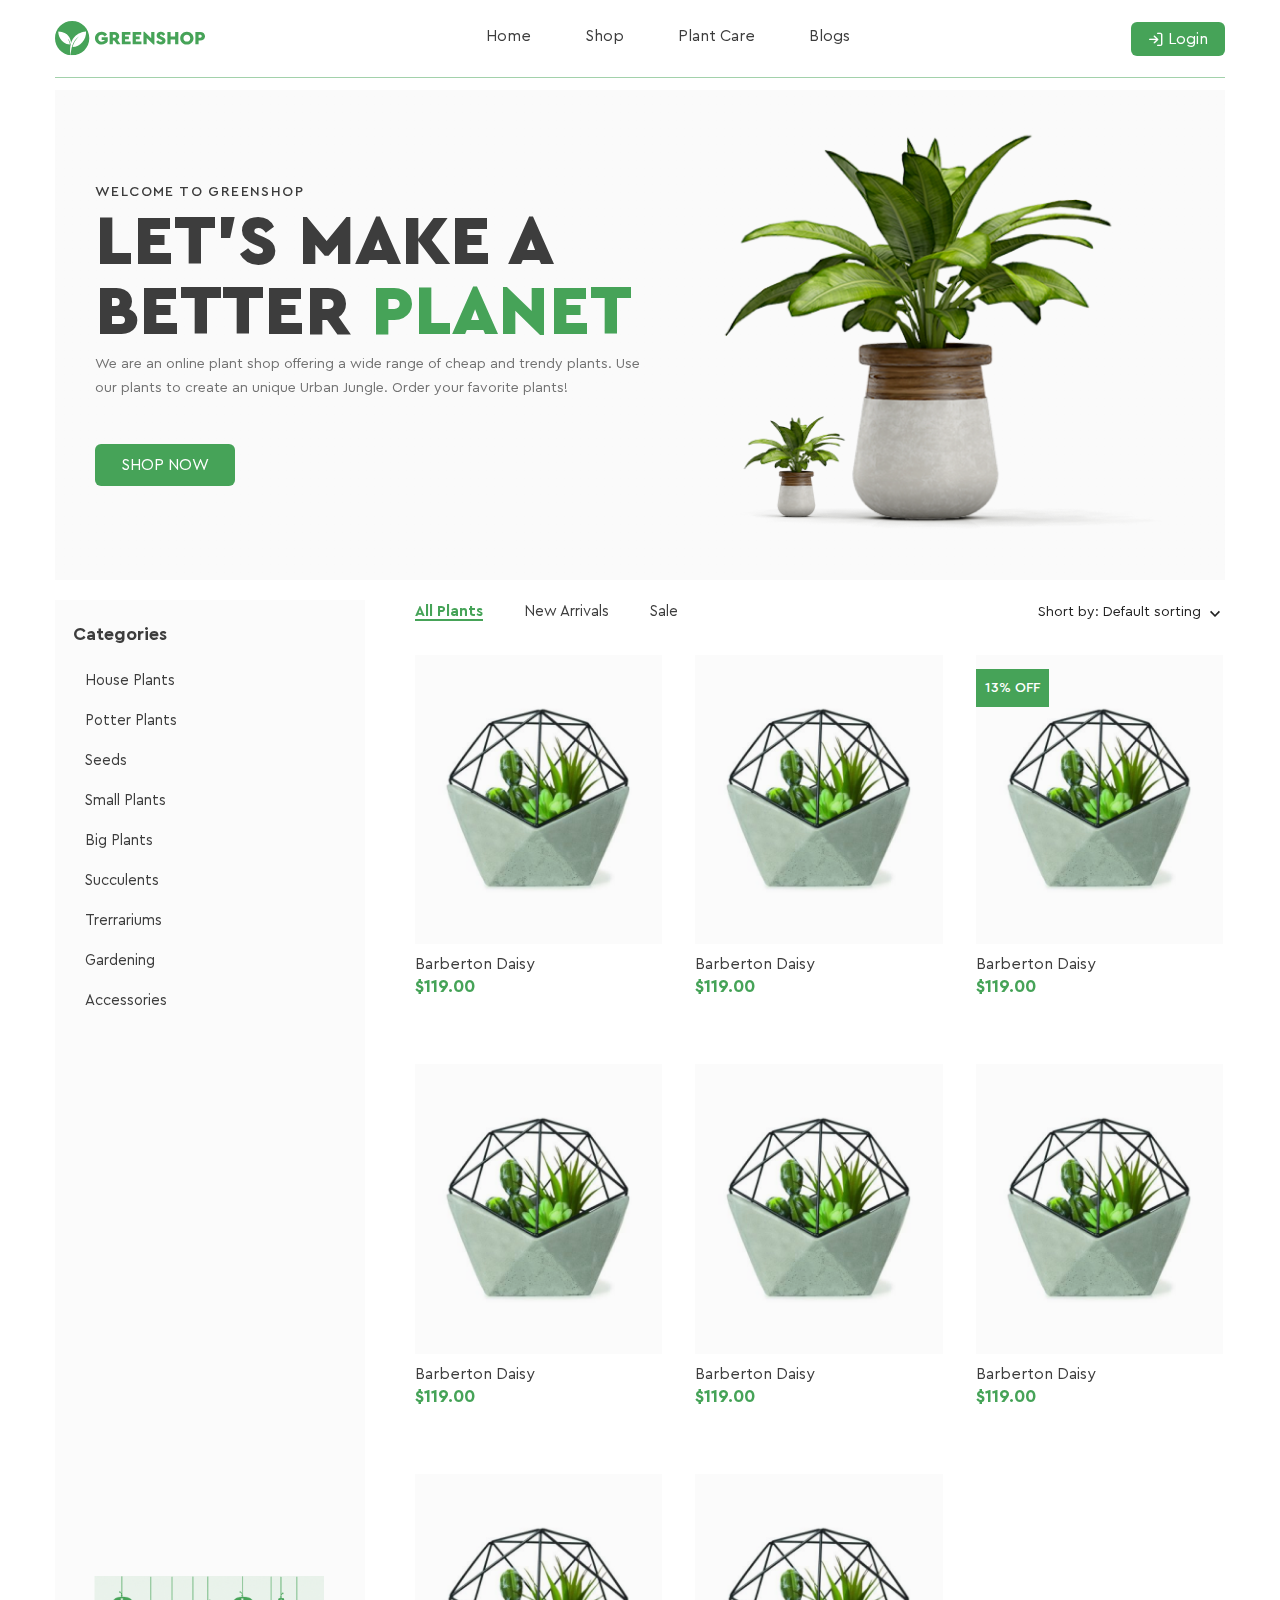
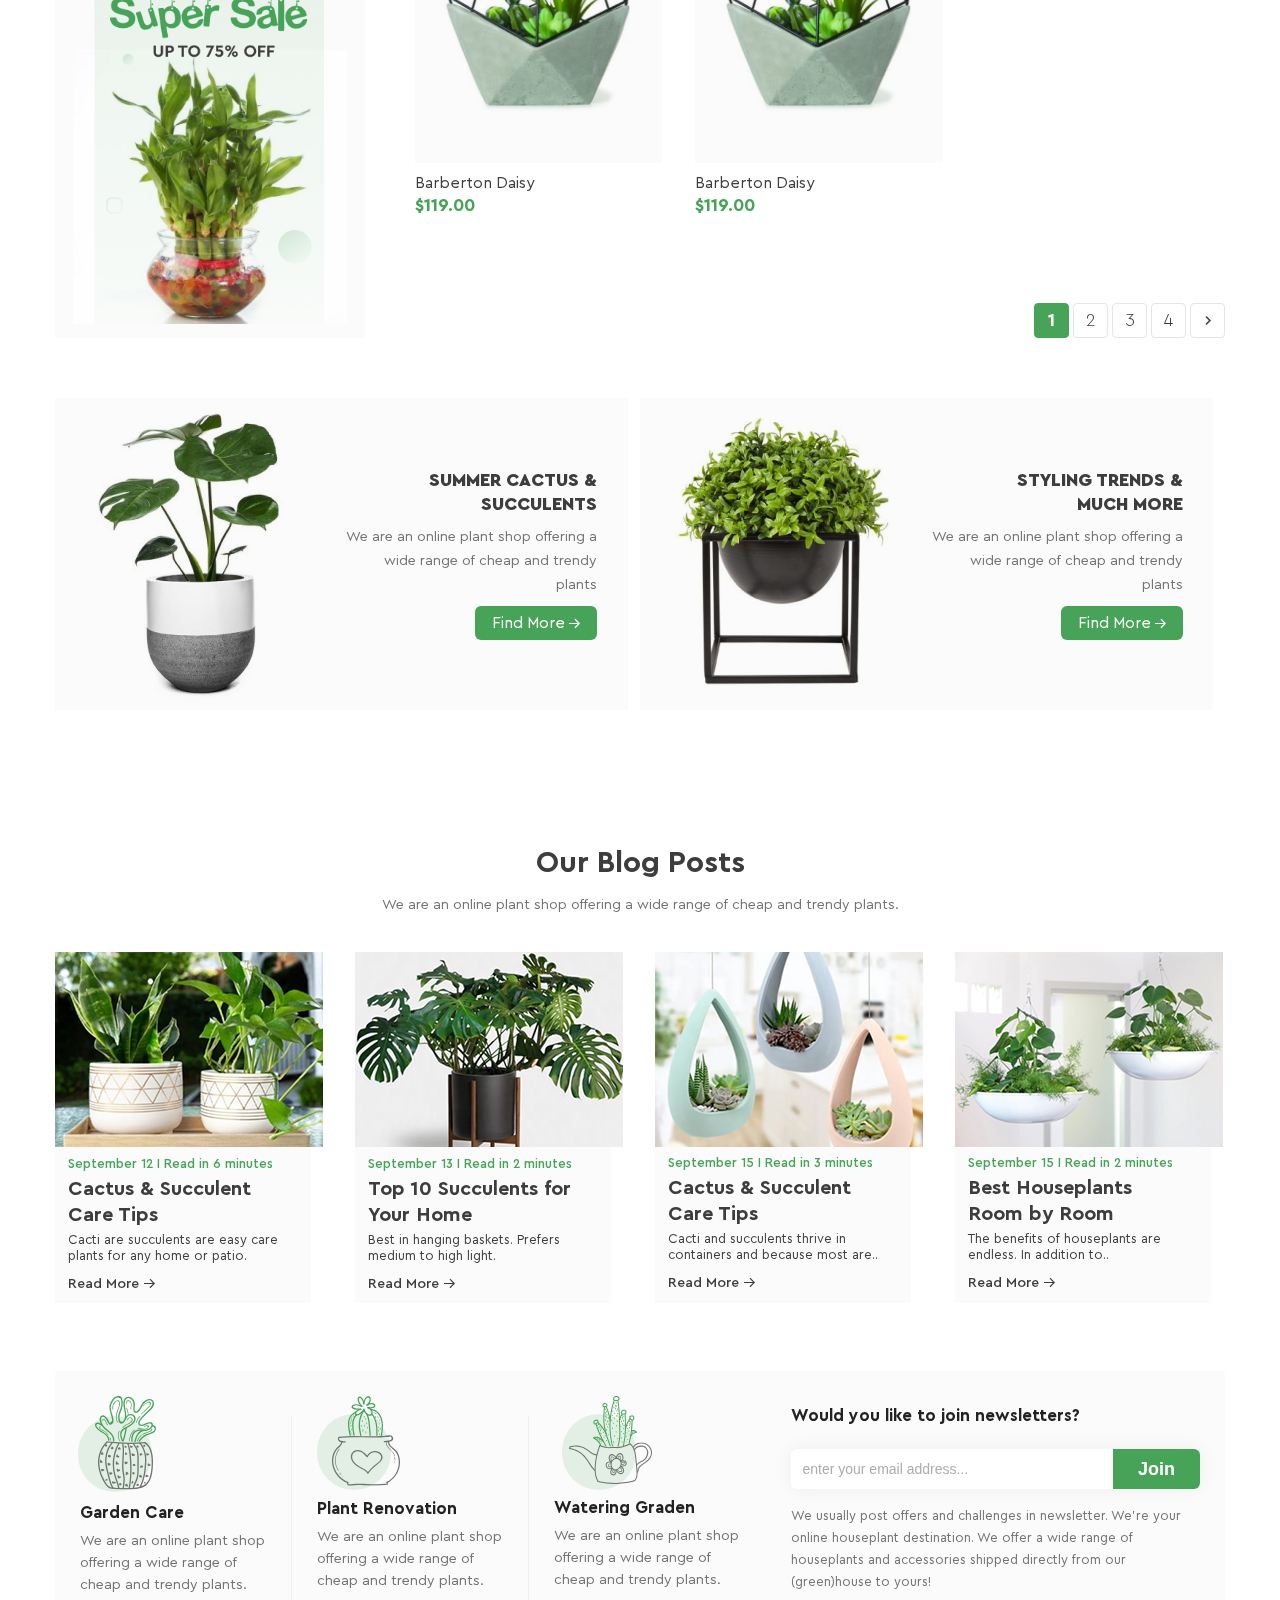
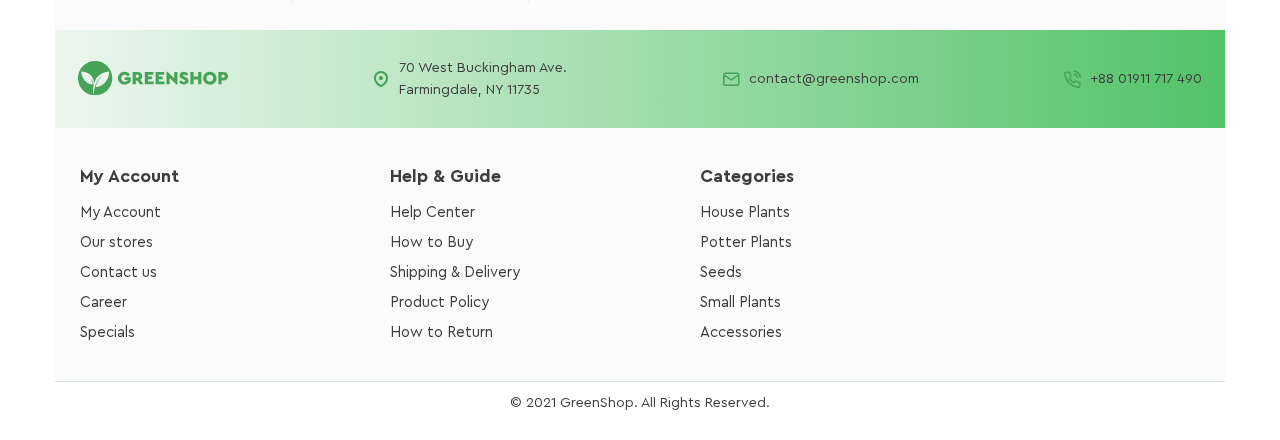
==== index.html @ f455e611 "commit" ====
<!DOCTYPE html>
<html lang="en">
<head>
    <meta charset="UTF-8">
    <meta name="viewport" content="width=device-width, initial-scale=1.0">
    <title>hm Черниш Марго</title>
    <link rel="stylesheet" href="styles/reset.css">
    <link rel="stylesheet" href="styles/style.css">
</head>
<body>
    <div class="container"> 
        <header class="header">
            <div class="header__container">
                <a href="index.html" class="logo">
                    <img src="images/logo.svg" alt="">
                </a>
                <nav class="navigation">
                    <ul>
                        <li>
                            <a href="#">
                                Home
                            </a>
                        </li>
                        <li>
                            <a href="#">
                                Shop
                            </a>
                        </li>
                        <li>
                            <a href="#">
                                Plant Care
                            </a>
                            <ul class="sub_menu">
                                <li>
                                    <a href="#"> Drainage </a>
                                </li>
                                <li>
                                    <a href="#"> Fungicides </a>
                                </li>
                                <li>
                                    <a href="#"> Fertilizer </a>
                                </li>
                                <li>
                                    <a href="#"> Priming <img src="images/arrow-right-2.svg" alt=""></a>
                                    <ul class="sub_menu sub_menu_second">
                                        <li>
                                            <a href="#"> Universal </a>
                                        </li>
                                        <li>
                                            <a href="#"> For Ficus </a>
                                        </li>
                                        <li>
                                            <a href="#"> For Cacti </a>
                                        </li>
                                        <li>
                                            <a href="#"> For Citrus </a>
                                        </li>
                                        <li>
                                            <a href="#"> For those in bloom </a>
                                        </li>
                                        <li>
                                            <a href="#"> For Orchids </a>
                                        </li>
                                    </ul>
                                </li>
                            </ul>
                        </li>
                        <li>
                            <a href="#">
                                Blogs
                            </a>
                        </li>
                    </ul>
                </nav>
                <a href="registration.html" class="button">
                    <i class="icon-login"></i>
                    Login
                </a>
            </div>
        </header>
        <main>
           <section class="banner">
            <div class="banner__container"> 
                <div class="banner__text">
                    <p class="banner__welcome">
                        Welcome to GreenShop
                    </p>
                    <h1 class="banner__tittle">
                        Let’s Make a <br> Better <span>Planet</span>
                    </h1>
                    <p class="banner__description">
                        We are an online plant shop offering a wide range of cheap and trendy plants. Use <br> our plants to create an unique Urban Jungle. Order your favorite plants!
                    </p>
                    <a href="#" class="button button__shop"> 
                        SHOP NOW
                    </a>
                </div>
                <div class="banner__image">
                    <img src="images/cactus_25.png" alt="">
                </div>
            </div>
           </section>
           <div class="catalog">
            <div class="catalog__container">
                <aside class="sidebar">
                    <h2>Categories</h2>
                    <nav>
                        <ul>
                            <li>
                                <a href="#">House Plants</a>
                            </li>
                            <li>
                                <a href="#">Potter Plants</a>
                            </li>
                            <li>
                                <a href="#">Seeds</a>
                            </li>
                            <li>
                                <a href="#">Small Plants</a>
                            </li>
                            <li>
                                <a href="#">Big Plants</a>
                            </li>
                            <li>
                                <a href="#">Succulents</a>
                            </li>
                            <li>
                                <a href="#">Trerrariums</a>
                            </li>
                            <li>
                                <a href="#">Gardening</a>
                            </li>
                            <li>
                                <a href="#">Accessories</a>
                            </li>
                        </ul>
                    </nav>
                    <img src="images/sale_banner.png" class="sale_banner" alt="">
                </aside>
                <div class="content">
                    <div class="filter">
                        <ul>
                            <li class="active">
                                <a href="#">
                                    All Plants
                                </a>
                            </li>
                            <li>
                                <a href="#">
                                    New Arrivals
                                </a>
                            </li>
                            <li>
                                <a href="#">
                                    Sale
                                </a>
                            </li>
                        </ul>
                        <div class="sorting">
                            Short by: Default sorting
                            <i class="icon-arrow-bottom"></i>
                        </div>
                    </div>
                    <div class="products">
                        <a href="#" class="product">
                            <div class="product_image">
                                <img src="images/product.png" alt="">
                                <div class="product_buttons">
                                    <div class="product_button">
                                        <i class="icon-cart"></i>
                                    </div>
                                    <div class="product_button">
                                        <i class="icon-heart"></i>
                                    </div>
                                    <div class="product_button">
                                        <i class="icon-search"></i>
                                    </div>
                                </div>
                            </div>
                            <div class="product_tittle"> 
                                Barberton Daisy
                            </div>
                            <div class="product_price"> 
                                $119.00
                            </div>
                        </a>
                        <a href="#" class="product">
                            <div class="product_image">
                                <img src="images/product.png" alt="">
                                <div class="product_buttons">
                                    <div class="product_button">
                                        <i class="icon-cart"></i>
                                    </div>
                                    <div class="product_button">
                                        <i class="icon-heart"></i>
                                    </div>
                                    <div class="product_button">
                                        <i class="icon-search"></i>
                                    </div>
                                </div>
                            </div>
                            <div class="product_tittle"> 
                                Barberton Daisy
                            </div>
                            <div class="product_price"> 
                                $119.00
                            </div>
                        </a>
    
                        <a href="#" class="product">
                            <div class="product_image">
                                <img src="images/product.png" alt="">
                                <div class="product_buttons">
                                    <div class="product_button">
                                        <i class="icon-cart"></i>
                                    </div>
                                    <div class="product_button">
                                        <i class="icon-heart"></i>
                                    </div>
                                    <div class="product_button">
                                        <i class="icon-search"></i>
                                    </div>
                                </div>
                            </div>
                            <div class="product_tittle"> 
                                Barberton Daisy
                            </div>
                            <div class="product_price"> 
                                $119.00
                            </div>
                            <div class="product_sale"> 
                                13% OFF
                            </div>
                        </a>
                        <a href="#" class="product">
                            <div class="product_image">
                                <img src="images/product.png" alt="">
                                <div class="product_buttons">
                                    <div class="product_button">
                                        <i class="icon-cart"></i>
                                    </div>
                                    <div class="product_button">
                                        <i class="icon-heart"></i>
                                    </div>
                                    <div class="product_button">
                                        <i class="icon-search"></i>
                                    </div>
                                </div>
                            </div>
                            <div class="product_tittle"> 
                                Barberton Daisy
                            </div>
                            <div class="product_price"> 
                                $119.00
                            </div>
                        </a>
                        <a href="#" class="product">
                            <div class="product_image">
                                <img src="images/product.png" alt="">
                                <div class="product_buttons">
                                    <div class="product_button">
                                        <i class="icon-cart"></i>
                                    </div>
                                    <div class="product_button">
                                        <i class="icon-heart"></i>
                                    </div>
                                    <div class="product_button">
                                        <i class="icon-search"></i>
                                    </div>
                                </div>
                            </div>
                            <div class="product_tittle"> 
                                Barberton Daisy
                            </div>
                            <div class="product_price"> 
                                $119.00
                            </div>
                        </a>
                        <a href="#" class="product">
                            <div class="product_image">
                                <img src="images/product.png" alt="">
                                <div class="product_buttons">
                                    <div class="product_button">
                                        <i class="icon-cart"></i>
                                    </div>
                                    <div class="product_button">
                                        <i class="icon-heart"></i>
                                    </div>
                                    <div class="product_button">
                                        <i class="icon-search"></i>
                                    </div>
                                </div>
                            </div>
                            <div class="product_tittle"> 
                                Barberton Daisy
                            </div>
                            <div class="product_price"> 
                                $119.00
                            </div>
                        </a>
                        <a href="#" class="product">
                            <div class="product_image">
                                <img src="images/product.png" alt="">
                                <div class="product_buttons">
                                    <div class="product_button">
                                        <i class="icon-cart"></i>
                                    </div>
                                    <div class="product_button">
                                        <i class="icon-heart"></i>
                                    </div>
                                    <div class="product_button">
                                        <i class="icon-search"></i>
                                    </div>
                                </div>
                            </div>
                            <div class="product_tittle"> 
                                Barberton Daisy
                            </div>
                            <div class="product_price"> 
                                $119.00
                            </div>
                        </a>
                        <a href="#" class="product">
                            <div class="product_image">
                                <img src="images/product.png" alt="">
                                <div class="product_buttons">
                                    <div class="product_button">
                                        <i class="icon-cart"></i>
                                    </div>
                                    <div class="product_button">
                                        <i class="icon-heart"></i>
                                    </div>
                                    <div class="product_button">
                                        <i class="icon-search"></i>
                                    </div>
                                </div>
                            </div>
                            <div class="product_tittle"> 
                                Barberton Daisy
                            </div>
                            <div class="product_price"> 
                                $119.00
                            </div>
                        </a>
                    </div>
                    <div class="pagination"> 
                        <ul>
                            <li class="active">
                                <a href="#">
                                    1
                                </a>
                            </li>
                            <li>
                                <a href="#">
                                    2
                                </a>
                            </li>
                            <li>
                                <a href="#">
                                    3
                                </a>
                            </li>
                            <li>
                                <a href="#">
                                    4
                                </a>
                            </li>
                            <li>
                                <a href="#">
                                    <i class="icon-arrow-right"></i>
                                </a>
                            </li>
                        </ul>
                    </div>
                </div>
            </div>
           </div>
    
            <section>
                <div class="flovers">
                    <div class="flover-card"> 
                        <img src="images/flover1.png" alt="">
                       <div class="flover-text">
                        <h3>
                            Summer cactus & succulents
                        </h3>
                        <p>
                            We are an online plant shop offering a wide range of cheap and trendy plants
                        </p>
                        <a href="#" class="button">
                            <span>Find More <i class="icon-arrow-thin-right"></i></span>
                        </a>
                       </div>
                    </div>
                    <div class="flover-card"> 
                        <img src="images/flover2.png" alt="">
                        <div class="flover-text">
                        <h3>
                            Styling Trends & much more
                        </h3>
                        <p>
                            We are an online plant shop offering a wide range of cheap and trendy plants
                        </p>
                        <a href="#" class="button">
                            <span>Find More <i class="icon-arrow-thin-right"></i></span>
                        </a>
                        </div>
                    </div>
                </div>
            </section>
    
            <section>
                <h2 class="blog-tittle">
                    Our Blog Posts
                </h2>
                <p class="blog-text">
                    We are an online plant shop offering a wide range of cheap and trendy plants. 
                </p>
                <div class="posts">
                    <div class="post">
                        <img src="images/post1.png" alt="">
                        <div class="post-text">
                            <p class="post-date">
                                September 12  I Read in 6 minutes
                            </p>
                            <h3>
                                Cactus & Succulent <br> Care Tips
                            </h3>
                            <p>
                                Cacti are succulents are easy care <br> plants for any home or patio. 
                            </p>
                            <a href="#"> 
                                Read More <i class="icon-arrow-thin-right"></i>
                            </a>
                        </div>
                    </div>
    
                    <div class="post">
                        <img src="images/post2.png" alt="">
                        <div class="post-text">
                            <p class="post-date">
                                September 13  I Read in 2 minutes
                            </p>
                            <h3>
                                Top 10 Succulents for <br> Your Home
                            </h3>
                            <p>
                                Best in hanging baskets. Prefers <br> medium to high light.
                            </p>
                            <a href="#"> 
                                Read More <i class="icon-arrow-thin-right"></i>
                            </a>
                        </div>
                    </div>
    
                    <div class="post">
                        <img src="images/post3.png" alt="">
                        <div class="post-text">
                            <p class="post-date">
                                September 15  I Read in 3 minutes
                            </p>
                            <h3>
                                Cactus & Succulent <br> Care Tips
                            </h3>
                            <p>
                                Cacti and succulents thrive in <br> containers and because most are..
                            </p>
                            <a href="#"> 
                                Read More <i class="icon-arrow-thin-right"></i>
                            </a>
                        </div>
                    </div>
    
                    <div class="post">
                        <img src="images/post4.png" alt="">
                        <div class="post-text">
                            <p class="post-date">
                                September 15  I Read in 2 minutes
                            </p>
                            <h3>
                                Best Houseplants <br> Room by Room
                            </h3>
                            <p>
                                The benefits of houseplants are <br> endless. In addition to..
                            </p>
                            <a href="#"> 
                                Read More <i class="icon-arrow-thin-right"></i>
                            </a>
                        </div>
                    </div>
                </div>
            </section>
        </main>
        <footer>
            <div class="footer-container">
                <div class="footer-top">
                    <div class="footer-flover">
                        <div class="footer-flover-img">
                            <img src="images/ananas.svg" alt="">
                        </div>
                        <h3>
                            Garden Care
                        </h3>
                        <p>
                            We are an online plant shop offering a wide range of cheap and trendy plants.
                        </p>
                    </div>
                    <div class="footer-flover">
                        <div class="footer-flover-img">
                        <img src="images/ananas2.svg" alt="">
                        </div>
                        <h3>
                            Plant Renovation
                        </h3>
                        <p>
                            We are an online plant shop offering a wide range of cheap and trendy plants.
                        </p>
                    </div>
                    <div class="footer-flover">
                        <div class="footer-flover-img">
                        <img src="images/ananas3.svg" alt="">
                        </div>
                        <h3>
                            Watering Graden
                        </h3>
                        <p>
                            We are an online plant shop offering a wide range of cheap and trendy plants.
                        </p>
                    </div>
                    <div class="footer-form">
                        <h3>
                            Would you like to join newsletters?
                        </h3>
                        <form>
                            <input type="email" placeholder="enter your email address...">
                            <button type="submit">
                                Join
                            </button>
                        </form>
                        <p>
                            We usually post offers and challenges in newsletter. We’re your online houseplant destination. We offer a wide range of houseplants and accessories shipped directly from our (green)house to yours! 
                        </p>
                    </div>
                </div>
                <address class="footer-middle">
                    <a href="index.html" class="logo">
                        <img src="images/logo.svg" alt="">
                    </a>
                    <div class="footer-social">
                        <i class="icon-map"></i>
                        <p>
                            70 West Buckingham Ave. Farmingdale, NY 11735
                        </p>
                    </div>
                    <a href="mailto:contact@greenshop.com" class="footer-social">
                        <i class="icon-mail"></i>
                        <p>
                            contact@greenshop.com
                        </p>
                    </a>
                    <a href="tel:+8801911717490" class="footer-social">
                        <i class="icon-phone"></i>
                        <p>
                            +88 01911 717 490
                        </p>
                    </a>
                </address>
                <div class="footer-bottom">
                        <div class="footer-navigation">
                            <nav>
                                <h2>My Account</h2>
                                <ul>
                                    <li>
                                        <a href="#">My Account</a>
                                    </li>
                                    <li>
                                        <a href="#">Our stores</a>
                                    </li>
                                    <li>
                                        <a href="#">Contact us</a>
                                    </li>
                                    <li>
                                        <a href="#">Career</a>
                                    </li>
                                    <li>
                                        <a href="#">Specials</a>
                                    </li>
                                </ul>
                            </nav>
                        </div>
                        <div class="footer-navigation">
                            <nav>
                                <h2>Help & Guide</h2>
                                <ul>
                                    <li>
                                        <a href="#">Help Center</a>
                                    </li>
                                    <li>
                                        <a href="#">How to Buy</a>
                                    </li>
                                    <li>
                                        <a href="#">Shipping & Delivery</a>
                                    </li>
                                    <li>
                                        <a href="#">Product Policy</a>
                                    </li>
                                    <li>
                                        <a href="#">How to Return</a>
                                    </li>
                                </ul>
                            </nav>
                        </div>
                        <div class="footer-navigation">
                            <nav>
                                <h2>Categories</h2>
                                <ul>
                                    <li>
                                        <a href="#">House Plants</a>
                                    </li>
                                    <li>
                                        <a href="#">Potter Plants</a>
                                    </li>
                                    <li>
                                        <a href="#">Seeds</a>
                                    </li>
                                    <li>
                                        <a href="#">Small Plants</a>
                                    </li>
                                    <li>
                                        <a href="#">Accessories</a>
                                    </li>
                                </ul>
                            </nav>
                        </div>
                </div>
            </div>
            <p class="footer-copy">
                &copy; 2021 GreenShop. All Rights Reserved.
            </p>
        </footer>
    </div>
</body>
</html>
---- styles/style.css ----
@font-face {
    font-family: 'Cera Pro';
    src: local('../fonts/Cera Pro/Cera Pro Light'), local('CeraPro-Light'),
        url('../fonts/Cera Pro/CeraPro-Light.woff2') format('woff2'),
        url('../fonts/Cera Pro/CeraPro-Light.woff') format('woff');
    font-weight: 300;
    font-style: normal;
}

@font-face {
    font-family: 'Cera Pro';
    src: local('Cera Pro Medium'), local('CeraPro-Medium'),
        url('../fonts/Cera Pro/CeraPro-Medium.woff2') format('woff2'),
        url('../fonts/Cera Pro/CeraPro-Medium.woff') format('woff');
    font-weight: 500;
    font-style: normal;
}

@font-face {
    font-family: 'Cera Pro';
    src: local('Cera Pro Bold'), local('CeraPro-Bold'),
        url('../fonts/Cera Pro/CeraPro-Bold.woff2') format('woff2'),
        url('../fonts/Cera Pro/CeraPro-Bold.woff') format('woff');
    font-weight: 700;
    font-style: normal;
}

@font-face {
    font-family: 'Cera Pro';
    src: local('Cera Pro Black'), local('CeraPro-Black'),
        url('../fonts/Cera Pro/CeraPro-Black.woff2') format('woff2'),
        url('../fonts/Cera Pro/CeraPro-Black.woff') format('woff');
    font-weight: 900;
    font-style: normal;
}

@font-face {
    font-family: 'Cera Pro';
    src: local('Cera Pro Regular'), local('CeraPro-Regular'),
        url('../fonts/Cera Pro/CeraPro-Regular.woff2') format('woff2'),
        url('../fonts/Cera Pro/CeraPro-Regular.woff') format('woff');
    font-weight: 400;
    font-style: normal;
}

/* icons */
@font-face {
    font-family: 'icomoon';
    src:  url('../fonts/icomoon/icomoon.eot?fo1l3j');
    src:  url('../fonts/icomoon/icomoon.eot?fo1l3j#iefix') format('embedded-opentype'),
      url('../fonts/icomoon/icomoon.ttf?fo1l3j') format('truetype'),
      url('../fonts/icomoon/icomoon.woff?fo1l3j') format('woff'),
      url('../fonts/icomoon/icomoon.svg?fo1l3j#icomoon') format('svg');
    font-weight: normal;
    font-style: normal;
    font-display: block;
  }
  
  [class^="icon-"], [class*=" icon-"] {
    /* use !important to prevent issues with browser extensions that change fonts */
    font-family: 'icomoon' !important;
    speak: never;
    font-style: normal;
    font-weight: normal;
    font-variant: normal;
    text-transform: none;
    line-height: 1;
  
    /* Better Font Rendering =========== */
    -webkit-font-smoothing: antialiased;
    -moz-osx-font-smoothing: grayscale;
  }
  
  .icon-heart:before {
    content: "\e90d";
  }
  .icon-map:before {
    content: "\e900";
  }
  .icon-arrow-top:before {
    content: "\e901";
  }
  .icon-arrow-right:before {
    content: "\e902";
  }
  .icon-arrow-left:before {
    content: "\e903";
  }
  .icon-arrow-bottom:before {
    content: "\e904";
  }
  .icon-mail:before {
    content: "\e905";
  }
  .icon-phone:before {
    content: "\e906";
  }
  .icon-login:before {
    content: "\e907";
  }
  .icon-cart:before {
    content: "\e908";
  }
  .icon-arrow-thin-right:before {
    content: "\e909";
  }
  .icon-youtube:before {
    content: "\e90a";
  }
  .icon-facebook:before {
    content: "\e90b";
  }
  .icon-copyright:before {
    content: "\e90c";
  }
  .icon-search:before {
    content: "\e986";
  }
  .icon-instagram:before {
    content: "\ea92";
  }
  .icon-twitter:before {
    content: "\ea96";
  }
  .icon-linkedin:before {
    content: "\eaca";
  }  

body {
    font-family: 'Cera Pro', sans-serif;
    font-size: 14px;
    font-weight: 400;
    line-height: 24px;
    background-color: #FFFFFF; 
}

* {
    box-sizing: border-box;
}

.main_container {
    width: 100%; 
    max-width: 500px; 
    background-color: #FFFFFF; 
    margin: auto; 
    display: flex; 
    flex-direction: column; 
    padding: 0 15px; 
    border-bottom: 10px solid #46A358;
}

.navigation {
    display: flex; 
    justify-content: center;
    align-items: center;
}

.close-button {
    background-color: transparent; 
    padding: 0; 
    border: 0;
    margin-left: auto;
}

.link {
    font-size: 20px; 
    font-weight: 500; 
    line-height: 16px; 
    text-decoration: none; 
    margin: 12px;
}

.link-silver {
    color: #3D3D3D; 
}

.link-green {
    color: #46A358; 
}

#form {
    width: 100%; 
    max-width: 300px; 
    margin: 40px auto 0 auto;
}

p {
    font-size: 13px; 
    line-height: 16px; 
    color:#3D3D3D;
}

p.text-center {
    text-align: center;
}

p.text-margin {
    margin: 27px;
}

.input {
    width: 100%; 
    border: 1px solid #EAEAEA; 
    border-radius: 5px; 
    color: #A5A5A5; 
    padding: 14px; 
    margin-bottom: 16px; 
    box-sizing: border-box;
}

.register-button {
    background-color: #46A358; 
    color: #FFFFFF; 
    border: 0; 
    width: 100%; 
    padding: 16px; 
    font-size: 16px; 
    line-height: 16px; 
    font-weight: 700; 
    border-radius: 5px;
}

.app-button {
    background-color: transparent; 
    color: #727272; 
    border: 1px solid #EAEAEA; 
    width: 100%; 
    padding: 16px; 
    font-size: 13px; 
    line-height: 16px; 
    font-weight: 500; 
    border-radius: 5px; 
    margin-bottom: 15px;
}

.app-button img {
    vertical-align: middle; 
    margin-right: 9px;
}

.container {
    max-width: 1200px;
    margin: auto;
    padding: 0 15px;
}

.header__container {
    display: flex;
    width: 100%;
    justify-content: space-between;
    align-items: center;
    border-bottom: 1px solid #46A35880;
    margin-bottom: 12px;
}

.logo {
    width: 150px;
}

.navigation a {
    font-size: 16px;
    line-height: 20px;
    text-decoration: none; 
    color: inherit;
}

.navigation ul {
    margin: 0;
    padding: 0;
}

.navigation li {
    display: inline-block;
    margin: 0 25px;
    padding: 25px 0;
    position: relative;
    color: #3D3D3D;
    border-bottom: 3px solid transparent;
    transition: border-bottom 0.3s ease-in-out, font-weight 0.3s ease-in-out;
}

.navigation li.active {
    border-bottom: 3px solid #46A358;
    font-weight: 700;
}

.navigation li:hover > .sub_menu {
    display: block;
}

.navigation li:hover > a img {
    transform: rotate(180deg);
}

.navigation li:hover {
    border-bottom: 3px solid #46A358;
}

.sub_menu {
    background-color: #EDF6EE;
    position: absolute;
    left: 50%;
    top: calc(100% + 2px);
    transform: translateX(-50%);
    min-width: 188px;
    display: none;
}

.sub_menu li {
    text-align: left;
    margin: 0%;
    width: 100%;
    padding: 0%;
    position: static;
}

.sub_menu li a {
    font-size: 16px;
    line-height: 20px;
    padding: 9px 14px;
    display: flex;
    align-items: center;
    justify-content: space-between;
    transition: background-color .2s linear, color .2s linear;
}

.sub_menu li:hover {
    background-color: #1A712A;
    color:#FFFFFF;
    border-bottom: 0;
}

.sub_menu_second {
    background-color: #EDF6EE;
    top: 0%;
    min-width: 188px;
    left: 100%;
    transform: translateX(0);
    display: none;
}   

.button {
    background-color: #46A358;
    border-radius: 6px;
    padding: 7px 17px;
    text-decoration: none; 
    color: #FFFFFF;
    vertical-align: middle;
    font-size: 16px;
    line-height: 20px;
    display: inline-flex;
    align-items: center;
    gap: 4px;
    transition: background-color 0.4s ease-in-out;
}

.button:hover {
    background: rgba(70, 163, 88, .8);
}

.button.button__shop {
    padding: 11px 26px;
}

.button img {
    width: 20px;
    display: inline-block;
    vertical-align: middle;
}

.banner__container {
    background: linear-gradient(97.77deg, rgba(245, 245, 245, 0.5) -23.46%, rgba(245, 245, 245, 0.5) 107.51%);
    padding: 15px 40px;
    display: flex;
    align-items: center;
    justify-content: flex-start;
}

.banner__text {
    display: flex;
    flex-direction: column;
    align-items: flex-start;
    vertical-align: middle;
    margin-right: auto;
}

.banner__welcome {
    font-size: 14px;
    font-weight: 500;
    line-height: 16px;
    letter-spacing: 0.1em;
    color: #3D3D3D;
    text-transform: uppercase;
}

.banner__tittle {
    font-size: 70px;
    font-weight: 900;
    line-height: 70px;
    color: #3D3D3D;
    text-transform: uppercase;
    margin-top: 7px;
    margin-bottom: 5px;
}

.banner__tittle span {
    color: #46A358;
}

.banner__description {
    font-size: 14px;
    line-height: 24px;
    color: #727272;
    margin-bottom: 44px;
}

.banner__image {
    width: 507px;
    display: inline-block;
    vertical-align: middle;
}

.banner__image img {
    width: 100%;
}

.catalog {
    margin-top: 20px;
    margin-bottom: 60px;
}

.catalog__container {
    display: flex;
}

.sidebar {
    display: flex;
    flex-direction: column;
    flex-basis: 310px;
    flex-shrink: 0;
    background-color: #FBFBFB;
    padding: 14px 18px;
    font-size: 15px;
    line-height: 40px;
}

.sidebar nav {
    margin-bottom: 50px;
}

.sidebar h2 {
    color: #3D3D3D;
    font-size: 18px;
    font-weight: 700;
    margin-bottom: 7px;
}

.sidebar a {
    margin-left: 12px;
    color: #3D3D3D;
    text-decoration: none; 
    transition: color 0.3s ease-in-out;
}

.sidebar a:hover {
    /* font-weight: 700; */
    color: #46A358;
}

.sale_banner {
    width: 100%;
    margin-top: auto;
}

.filter {
    display: flex;
    align-items: center;
}

.filter li {
    display: inline-block;
}

.filter a {
    text-decoration: none; 
    font-size: 15px;
    line-height: 16px;
    color: #3D3D3D;
    margin-right: 37px;
    transition: color 0.3s ease-in-out;
}

.filter .active a {
    font-weight: 700;
    color: #46A358;
    border-bottom: 2px solid #46A358;
}

.filter a:hover {
    color: #46A358;
    font-weight: 700;
}

.sorting {
    display: inline-block;
    margin-left: auto;
}

.sorting .icon-arrow-bottom {
    font-size: 20px;
    vertical-align: middle;
}

.content {
    width: 800px;
    width: calc(100% - 310px);
    padding-left: 50px;
}

.filter ul {
    display: inline-block;
}

.products {
    margin-top: 31px;
    margin-bottom: 90px;
    display: flex;
    flex-wrap: wrap;
    justify-content: flex-start;
    align-items: flex-start;
    row-gap: 70px;
    column-gap: 33px;
    box-sizing: border-box;
}

.product_sale {
    background-color: #46A358;
    padding: 7px 9px;
    color: #FFFFFF;
    font-weight: 500;
    position: absolute;
    top: 14px;
    left: 0;
}

.product_buttons {
    display: flex;
    align-items: center;
    justify-content: center;
    gap: 10px;
    position: absolute;
    bottom: 5px;
    left: 0;
    width: 100%;
    opacity: 0;
    transition: opacity 0.2s ease-in-out;
}

.product:hover .product_buttons {
    opacity: 1;
}

.product_button {
    background-color: #FFFFFF;
    border-radius: 4px;
    padding: 8px 6px;
}

.product_button i {
    font-size: 18px;
    transition: color 0.3s ease-in-out;
}

.product_button:hover i {
    color: #46A358;
}

.product {
    width: calc(33% - 20px);
    box-sizing: border-box;
    text-decoration: none;
    position: relative;
}

.product::before {
    content: "" ;
    width: 100%;
    height: 1px;
    background-color: #46A358;
    display: block;
    position: absolute;
    top: 0;
    left: 0;
    opacity: 0;
    transition: opacity 0.2s ease-in-out;
    z-index: 1;
}

.product:hover::before {
    opacity: 1;
}

.product_image {
    width: 100%;
    background-color: #FBFBFB;
    position: relative;
    display: flex;
    align-items: center;
    padding: 25px 4px;
}

.product_image img {
    width: 100%;
    display: inline-block;
    vertical-align: middle;
    mix-blend-mode: multiply;
}

.product_tittle {
    margin-top: 12px;
    color: #3D3D3D;
    font-size: 16px;
    line-height: 16px;
    margin-bottom: 6px;
}

.product_price {
    color: #46A358;
    font-size: 18px;
    font-weight: 700;
    line-height: 16px;
}

.pagination {
    display: flex;
    justify-content: flex-end;
}

.pagination li {
    display: inline-block;
    vertical-align: middle;
}

.pagination a {
    text-decoration: none;
    font-weight: 300;
    font-size: 18px;
    line-height: 16px;
    color: #3D3D3D;
    padding: 6px 6px;
    border: 1px solid #E5E5E5;
    border-radius: 4px;
    width: 35px;
    height: 35px;
    display: flex;
    align-items: center;
    justify-content: center;
    transition: color 0.3s ease-in-out, background-color 0.3s ease-in-out;
}

.pagination .active a {
    font-weight: 700;
    background-color: #46A358;
    color: #FFFFFF;
    border-color: #46A358;
}

.pagination a:hover {
    background-color: #46A358;
    color: #FFFFFF;
}

.flovers {
    display: flex;
    flex-wrap: wrap;
    margin-bottom: 138px;
    gap: 12px;
}

.flover-card {
    width: calc(50% - 12px);
    background-color: #FBFBFB;
    padding: 10px 30px;
    display: flex;
    align-items: center;
    padding-left: 0px;
}

.flover-text {
    width: 47%;
    text-align: right;
}

.flover-text h3 {
    font-size: 18px;
    font-weight: 900;
    line-height: 24px;
    color: #3D3D3D;
    text-transform: uppercase;
    margin-bottom: 9px;
    padding-left: 40px;
}

.flover-text p {
    font-size: 14px;
    line-height: 24px;
    color: #727272;
    margin-bottom: 9px;
}

.flover-text a i {
    font-size: 11px;
}

.flover-card img {
    mix-blend-mode: multiply;
}

.blog-tittle {
    font-size: 30px;
    font-weight: 700;
    line-height: 30px;
    text-align: center;
    color: #3D3D3D;
    margin-bottom: 15px;
}

.blog-text {
    font-size: 14px;
    line-height: 24px;
    text-align: center;
    color: #727272;
    margin-bottom: 35px;
}

.posts {
    display: flex;
    flex-wrap: wrap;
    gap: 44px;
    margin-bottom: 68px;
}

.post {
    background-color: #FBFBFB;
    width: 256px;
}

.post-text {
    padding: 8px 13px;
    font-size: 14px;
    line-height: 22px;
    text-align: left;
    color: #727272;
}

.post-text p {
    margin-bottom: 9px;
}

.post-text p.post-date {
    font-weight: 500;
    color: #46A358;
    margin-bottom: 4px;
}

.post-text h3 {
    font-size: 20px;
    font-weight: 700;
    line-height: 26px;
    text-align: left;
    color: #3D3D3D;
    margin-bottom: 4px;
}

.post-text a {
    font-size: 14px;
    font-weight: 500;
    line-height: 14px;
    text-align: left;
    color: #3D3D3D;
    text-decoration: none;
    display: inline-flex;
    align-items: center;
    gap: 3px;
    transition: color 0.3s ease-in-out;
}

.post-text a i {
    font-size: 11px;
    vertical-align: bottom;
    margin-left: 2px;
}

.post-text a:hover{
    color: #46A358;
}

footer {
    padding: 0 !important;
}

.footer-container {
    background-color: #FBFBFB;
    border-bottom: 1px solid #46A35833;
}

.footer-top {
    display: flex;
}

footer h3 {
    font-weight: 700;
    font-size: 17px;
    line-height: 16px;
    margin-bottom: 9px;
}

footer p {
    font-size: 14px;
    line-height: 22px;
    color: #727272;
}

.footer-flover {
    position: relative;
    padding: 25px;
    width: 52%;
}

.footer-flover::after {
    content: "";
    width: 1px;
    height: 187px;
    background: #46A3581A;  
    display: block;
    position: absolute;
    top: 45px;
    right: 0;
}

.footer-flover:nth-child(3)::after {
    content: none;
}

.footer-flover-img {
    position: relative;
    margin-bottom: 15px;
    margin-left: 15px;
}

.footer-flover-img::before {
    content: "";
    width: 74px;
    height: 76px;
    background-color: #46A35821;
    border-radius: 50px;
    position: absolute;
}


.footer-flover:nth-child(1) .footer-flover-img::before {
    bottom: -2px;
    left: -17px;
}

.footer-flover:nth-child(2) .footer-flover-img::before {
    bottom: -4px;
    left: -15px;
}

.footer-flover:nth-child(3) .footer-flover-img::before {
    bottom: -5px;
    left: -7px;
}

.footer-form {
    padding: 37px 25px;
}

.footer-form form {
    margin: 25px 0 16px;
    box-shadow: 0px 0px 20px 0px #0000000F;
    display: flex;
    border-radius: 6px;
    overflow: hidden;
}

.footer-form input {
    background-color: #FFFFFF;
    color: #ACACAC;
    width: 100%;
    border: 0;
    padding-left: 11px;
}

.footer-form input::placeholder {
    color: #ACACAC;
}

.footer-form button {
    padding: 12px 25px;
    background-color: #46A358;
    font-weight: 700;
    font-size: 18px;
    line-height: 16px;
    color: #FFFFFF;
    border: 0;
    transition: background-color 0.3s ease-in-out;
}

.footer-form button:hover {
    background: rgba(70, 163, 88, .8);
}

.footer-form p {
    font-size: 13px;
    line-height: 22px;
}

.footer-middle {
    background: linear-gradient(90deg, #EDF6EF 0%, #52C368 100%);
    display: flex;
    justify-content: space-between;
    align-items: center;
    padding: 27px 23px;
}

.footer-social {
    display: flex;
    align-items: center;
    max-width: 205px;
    gap: 9px;
    color: #3D3D3D;
    text-decoration: none;
}

.footer-social i {
    color: #46A358;
    font-size: 18px;
}

.footer-social p {
    color: #3D3D3D;
}

.footer-bottom {
    padding: 33px 25px;
    display: flex;
}

.footer-navigation {
    flex-basis: 310px;
    flex-shrink: 0;
    font-size: 15px;
    line-height: 30px;
}

.footer-navigation h2 {
    color: #3D3D3D;
    font-size: 18px;
    font-weight: 700;
    margin-bottom: 7px;
}

.footer-navigation a {
    color: #3D3D3D;
    text-decoration: none; 
    transition: color 0.3s ease-in-out;
}

.footer-navigation a:hover {
    /* font-weight: 700; */
    color: #46A358;
}

.footer-copy {
    line-height: 30px;
    color: #3D3D3D;
    text-align: center;
    padding: 6px 0 22px;
}
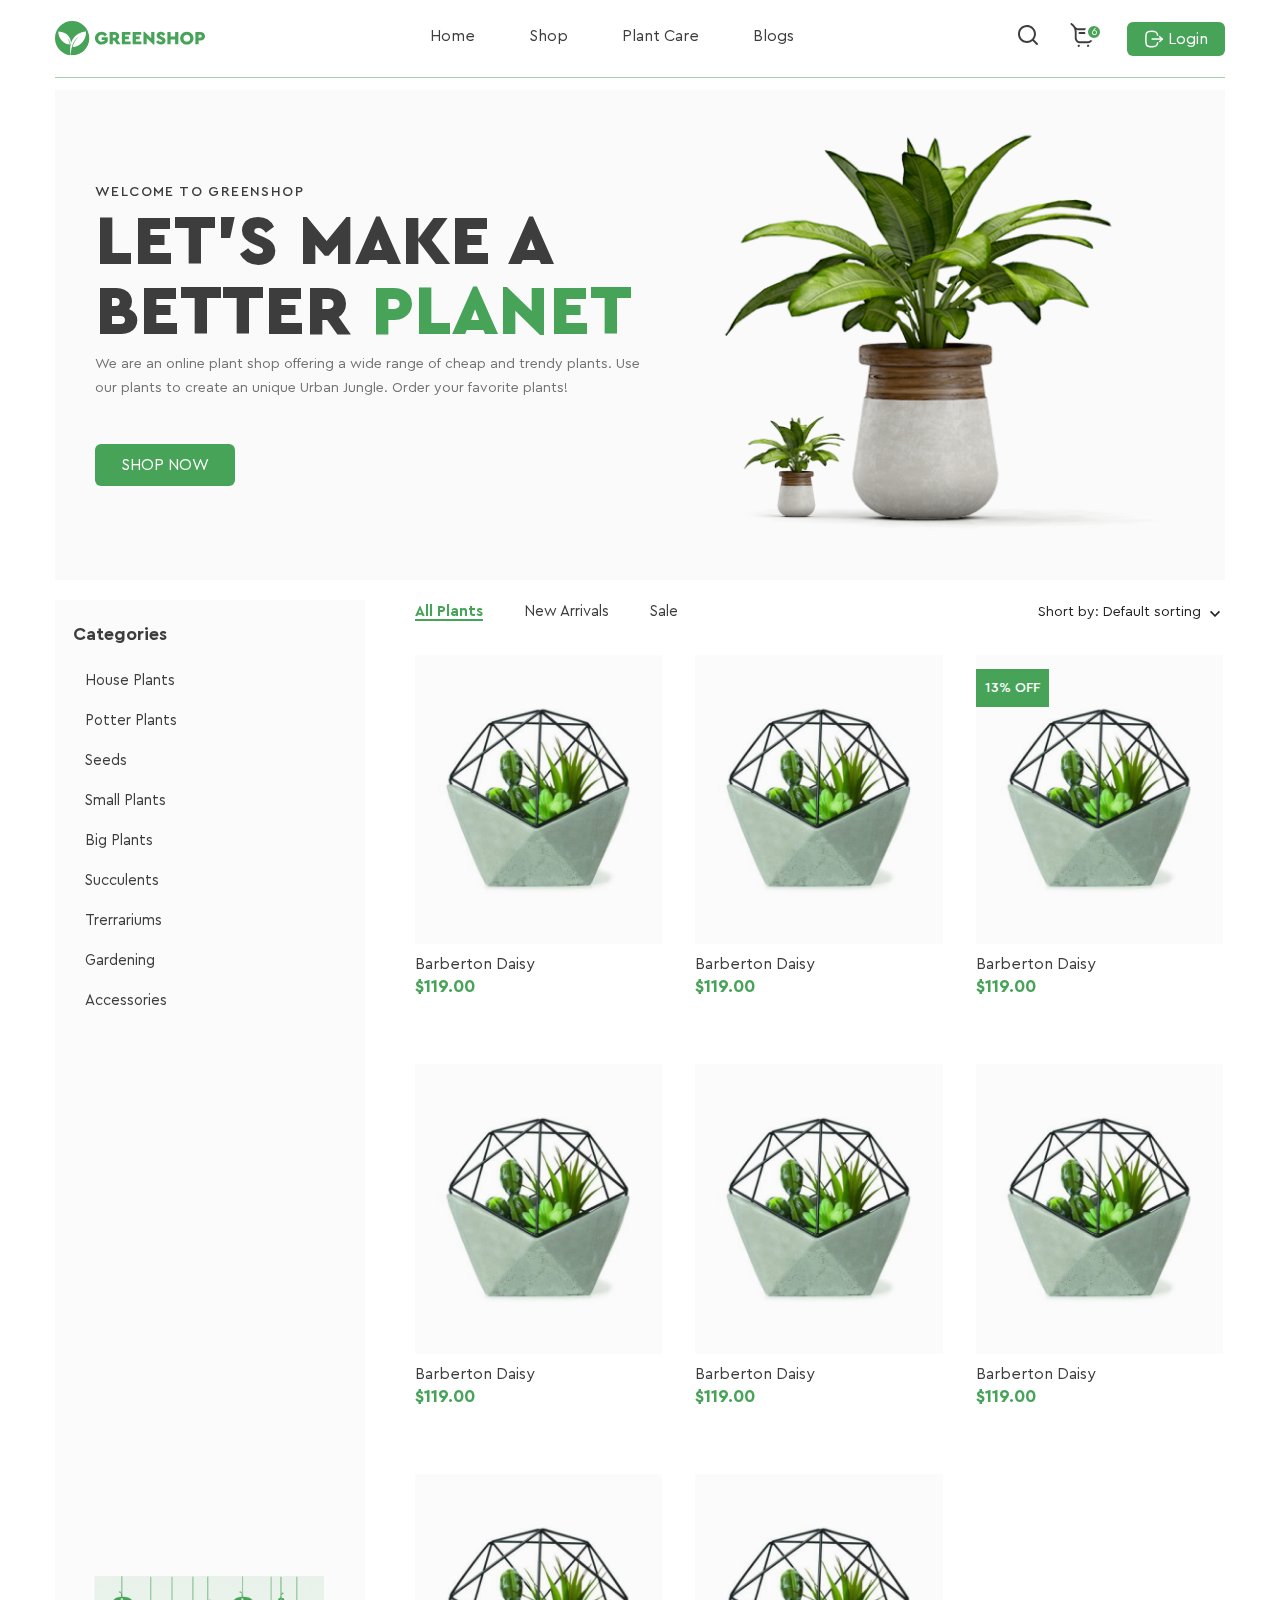
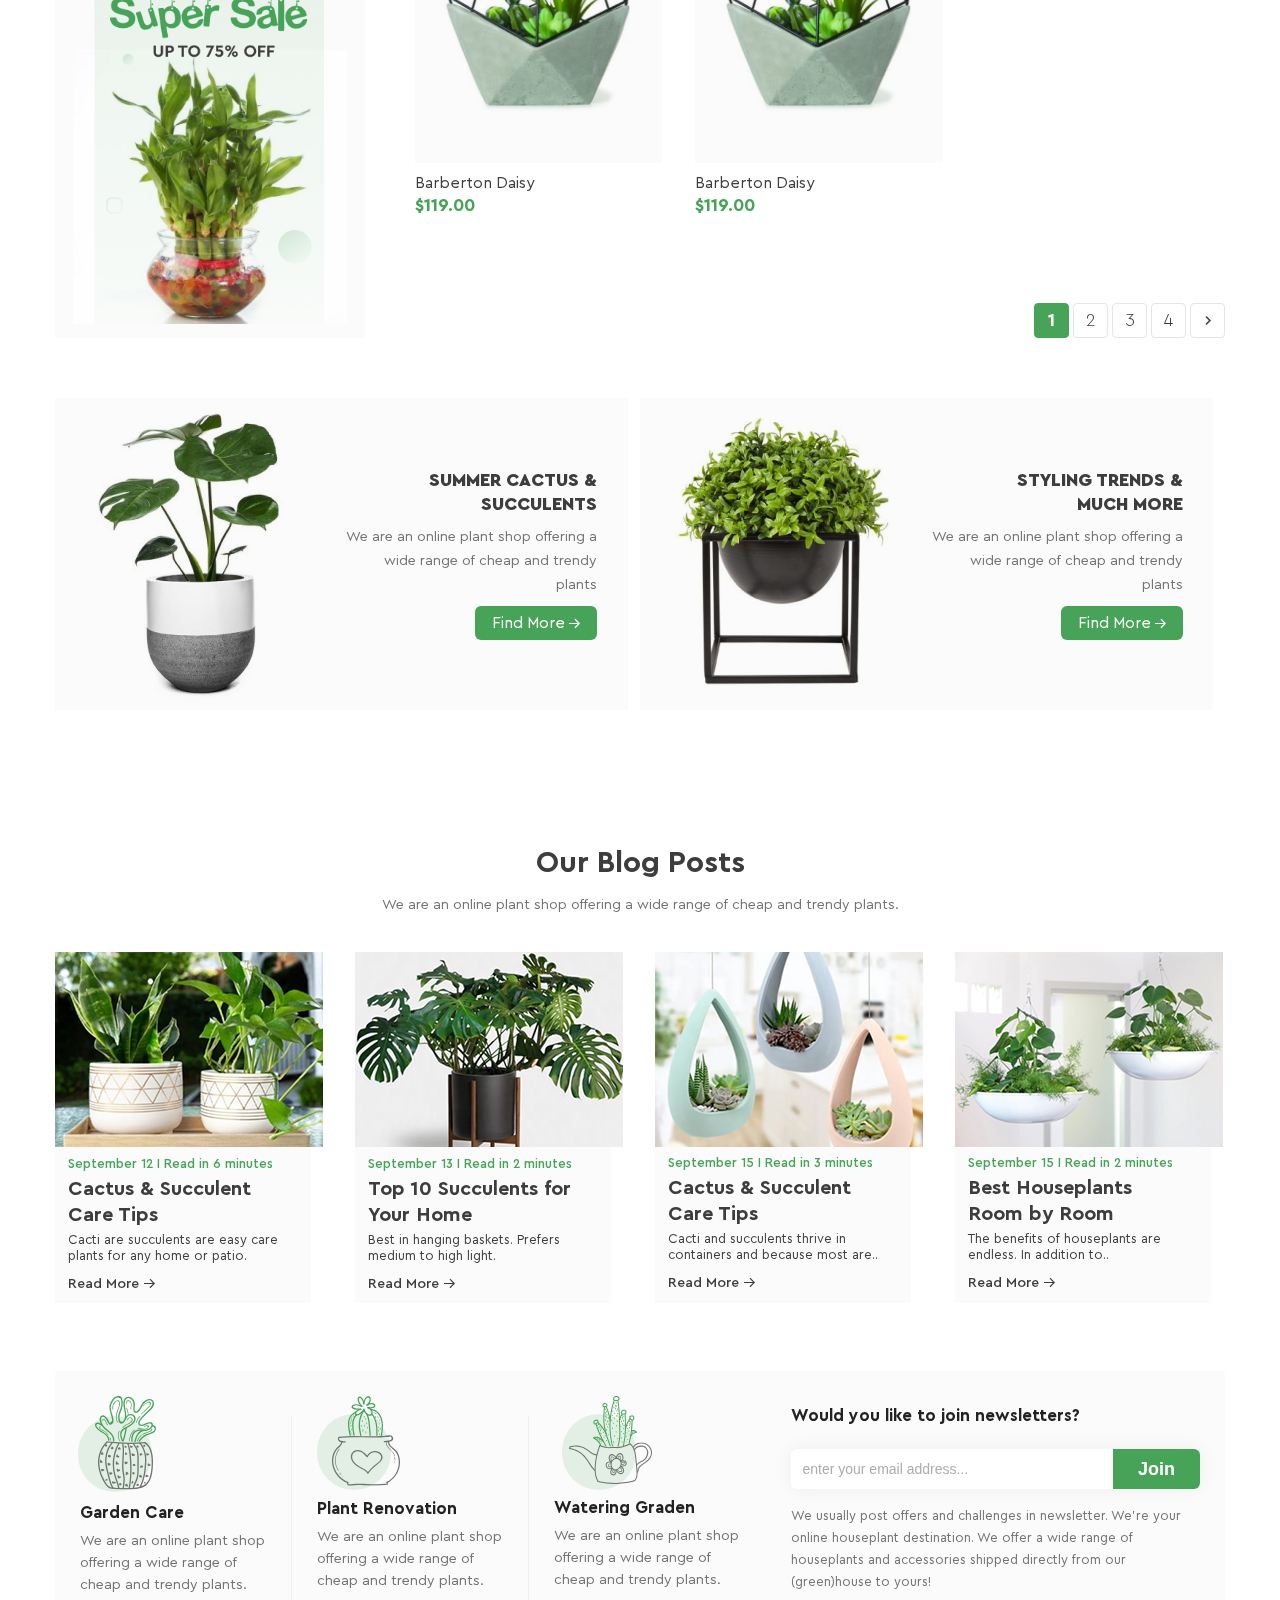
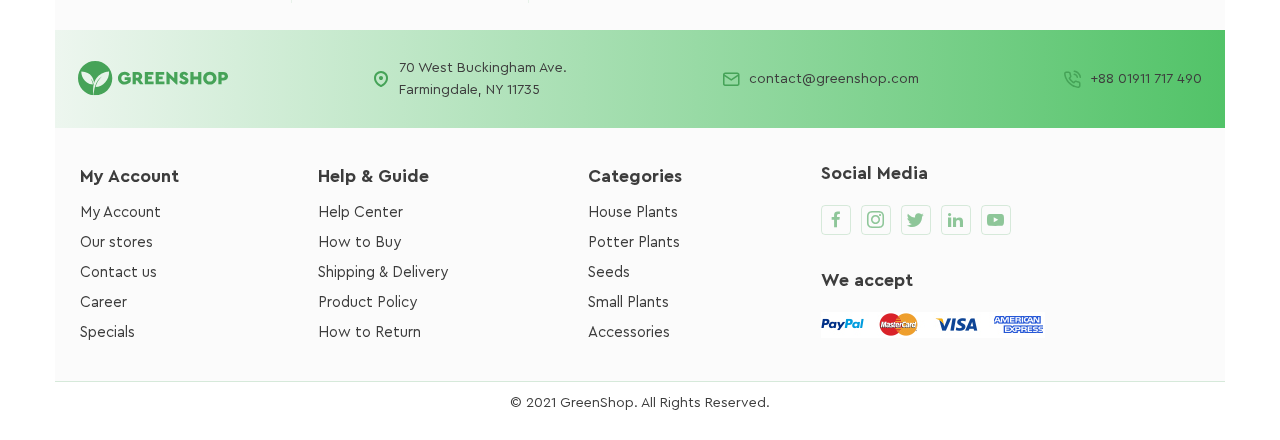
==== commit e45224e0: "commit" ====
--- a/index.html
+++ b/index.html
@@ -72,10 +72,27 @@
                         </li>
                     </ul>
                 </nav>
-                <a href="registration.html" class="button">
-                    <i class="icon-login"></i>
-                    Login
-                </a>
+                <div class="header-buttons">
+                        <a href="#">
+                            <svg viewBox="0 0 20 20" width="20" height="20" fill="none">
+                                <use href="images/sprite.svg#search" x="0" y="0"></use>
+                              </svg>
+                        </a>
+                        <a href="#" class="cart">
+                            <svg viewBox="0 0 29 24" width="29" height="24" fill="none">
+                                <use href="images/sprite.svg#productCart" x="0" y="0"></use>
+                              </svg>
+                              <span class="cart-number">
+                                6
+                              </span>
+                        </a>
+                    <a href="registration.html" class="button">
+                        <svg viewBox="0 0 20 20" width="20" height="20" fill="none">
+                            <use href="images/sprite.svg#login" x="0" y="0"></use>
+                          </svg>
+                        Login
+                    </a>
+                </div>
             </div>
         </header>
         <main>
@@ -167,13 +184,19 @@
                                 <img src="images/product.png" alt="">
                                 <div class="product_buttons">
                                     <div class="product_button">
-                                        <i class="icon-cart"></i>
-                                    </div>
-                                    <div class="product_button">
-                                        <i class="icon-heart"></i>
-                                    </div>
-                                    <div class="product_button">
-                                        <i class="icon-search"></i>
+                                        <svg viewBox="0 0 20 20" width="20" height="20" fill="none">
+                                            <use href="images/sprite.svg#productCart" x="0" y="0"></use>
+                                          </svg>
+                                    </div>
+                                    <div class="product_button">
+                                        <svg class="social-icon" viewBox="0 0 20 20" width="20" height="20">
+                                            <use href="images/sprite.svg#heart" x="0" y="0"></use>
+                                          </svg>
+                                    </div>
+                                    <div class="product_button">
+                                        <svg viewBox="0 0 20 20" width="20" height="20" fill="none">
+                                            <use href="images/sprite.svg#search" x="0" y="0"></use>
+                                          </svg>
                                     </div>
                                 </div>
                             </div>
@@ -189,13 +212,19 @@
                                 <img src="images/product.png" alt="">
                                 <div class="product_buttons">
                                     <div class="product_button">
-                                        <i class="icon-cart"></i>
-                                    </div>
-                                    <div class="product_button">
-                                        <i class="icon-heart"></i>
-                                    </div>
-                                    <div class="product_button">
-                                        <i class="icon-search"></i>
+                                        <svg viewBox="0 0 20 20" width="20" height="20" fill="none">
+                                            <use href="images/sprite.svg#productCart" x="0" y="0"></use>
+                                          </svg>
+                                    </div>
+                                    <div class="product_button">
+                                        <svg class="social-icon" viewBox="0 0 20 20" width="20" height="20">
+                                            <use href="images/sprite.svg#heart" x="0" y="0"></use>
+                                          </svg>
+                                    </div>
+                                    <div class="product_button">
+                                        <svg viewBox="0 0 20 20" width="20" height="20" fill="none">
+                                            <use href="images/sprite.svg#search" x="0" y="0"></use>
+                                          </svg>
                                     </div>
                                 </div>
                             </div>
@@ -212,13 +241,19 @@
                                 <img src="images/product.png" alt="">
                                 <div class="product_buttons">
                                     <div class="product_button">
-                                        <i class="icon-cart"></i>
-                                    </div>
-                                    <div class="product_button">
-                                        <i class="icon-heart"></i>
-                                    </div>
-                                    <div class="product_button">
-                                        <i class="icon-search"></i>
+                                        <svg viewBox="0 0 20 20" width="20" height="20" fill="none">
+                                            <use href="images/sprite.svg#productCart" x="0" y="0"></use>
+                                          </svg>
+                                    </div>
+                                    <div class="product_button">
+                                        <svg class="social-icon" viewBox="0 0 20 20" width="20" height="20">
+                                            <use href="images/sprite.svg#heart" x="0" y="0"></use>
+                                          </svg>
+                                    </div>
+                                    <div class="product_button">
+                                        <svg viewBox="0 0 20 20" width="20" height="20" fill="none">
+                                            <use href="images/sprite.svg#search" x="0" y="0"></use>
+                                          </svg>
                                     </div>
                                 </div>
                             </div>
@@ -237,13 +272,19 @@
                                 <img src="images/product.png" alt="">
                                 <div class="product_buttons">
                                     <div class="product_button">
-                                        <i class="icon-cart"></i>
-                                    </div>
-                                    <div class="product_button">
-                                        <i class="icon-heart"></i>
-                                    </div>
-                                    <div class="product_button">
-                                        <i class="icon-search"></i>
+                                        <svg viewBox="0 0 20 20" width="20" height="20" fill="none">
+                                            <use href="images/sprite.svg#productCart" x="0" y="0"></use>
+                                          </svg>
+                                    </div>
+                                    <div class="product_button">
+                                        <svg class="social-icon" viewBox="0 0 20 20" width="20" height="20">
+                                            <use href="images/sprite.svg#heart" x="0" y="0"></use>
+                                          </svg>
+                                    </div>
+                                    <div class="product_button">
+                                        <svg viewBox="0 0 20 20" width="20" height="20" fill="none">
+                                            <use href="images/sprite.svg#search" x="0" y="0"></use>
+                                          </svg>
                                     </div>
                                 </div>
                             </div>
@@ -259,13 +300,19 @@
                                 <img src="images/product.png" alt="">
                                 <div class="product_buttons">
                                     <div class="product_button">
-                                        <i class="icon-cart"></i>
-                                    </div>
-                                    <div class="product_button">
-                                        <i class="icon-heart"></i>
-                                    </div>
-                                    <div class="product_button">
-                                        <i class="icon-search"></i>
+                                        <svg viewBox="0 0 20 20" width="20" height="20" fill="none">
+                                            <use href="images/sprite.svg#productCart" x="0" y="0"></use>
+                                          </svg>
+                                    </div>
+                                    <div class="product_button">
+                                        <svg class="social-icon" viewBox="0 0 20 20" width="20" height="20">
+                                            <use href="images/sprite.svg#heart" x="0" y="0"></use>
+                                          </svg>
+                                    </div>
+                                    <div class="product_button">
+                                        <svg viewBox="0 0 20 20" width="20" height="20" fill="none">
+                                            <use href="images/sprite.svg#search" x="0" y="0"></use>
+                                          </svg>
                                     </div>
                                 </div>
                             </div>
@@ -281,13 +328,19 @@
                                 <img src="images/product.png" alt="">
                                 <div class="product_buttons">
                                     <div class="product_button">
-                                        <i class="icon-cart"></i>
-                                    </div>
-                                    <div class="product_button">
-                                        <i class="icon-heart"></i>
-                                    </div>
-                                    <div class="product_button">
-                                        <i class="icon-search"></i>
+                                        <svg viewBox="0 0 20 20" width="20" height="20" fill="none">
+                                            <use href="images/sprite.svg#productCart" x="0" y="0"></use>
+                                          </svg>
+                                    </div>
+                                    <div class="product_button">
+                                        <svg class="social-icon" viewBox="0 0 20 20" width="20" height="20">
+                                            <use href="images/sprite.svg#heart" x="0" y="0"></use>
+                                          </svg>
+                                    </div>
+                                    <div class="product_button">
+                                        <svg viewBox="0 0 20 20" width="20" height="20" fill="none">
+                                            <use href="images/sprite.svg#search" x="0" y="0"></use>
+                                          </svg>
                                     </div>
                                 </div>
                             </div>
@@ -303,13 +356,19 @@
                                 <img src="images/product.png" alt="">
                                 <div class="product_buttons">
                                     <div class="product_button">
-                                        <i class="icon-cart"></i>
-                                    </div>
-                                    <div class="product_button">
-                                        <i class="icon-heart"></i>
-                                    </div>
-                                    <div class="product_button">
-                                        <i class="icon-search"></i>
+                                        <svg viewBox="0 0 20 20" width="20" height="20" fill="none">
+                                            <use href="images/sprite.svg#productCart" x="0" y="0"></use>
+                                          </svg>
+                                    </div>
+                                    <div class="product_button">
+                                        <svg class="social-icon" viewBox="0 0 20 20" width="20" height="20">
+                                            <use href="images/sprite.svg#heart" x="0" y="0"></use>
+                                          </svg>
+                                    </div>
+                                    <div class="product_button">
+                                        <svg viewBox="0 0 20 20" width="20" height="20" fill="none">
+                                            <use href="images/sprite.svg#search" x="0" y="0"></use>
+                                          </svg>
                                     </div>
                                 </div>
                             </div>
@@ -325,13 +384,19 @@
                                 <img src="images/product.png" alt="">
                                 <div class="product_buttons">
                                     <div class="product_button">
-                                        <i class="icon-cart"></i>
-                                    </div>
-                                    <div class="product_button">
-                                        <i class="icon-heart"></i>
-                                    </div>
-                                    <div class="product_button">
-                                        <i class="icon-search"></i>
+                                        <svg viewBox="0 0 20 20" width="20" height="20" fill="none">
+                                            <use href="images/sprite.svg#productCart" x="0" y="0"></use>
+                                          </svg>
+                                    </div>
+                                    <div class="product_button">
+                                        <svg class="social-icon" viewBox="0 0 20 20" width="20" height="20">
+                                            <use href="images/sprite.svg#heart" x="0" y="0"></use>
+                                          </svg>
+                                    </div>
+                                    <div class="product_button">
+                                        <svg viewBox="0 0 20 20" width="20" height="20" fill="none">
+                                            <use href="images/sprite.svg#search" x="0" y="0"></use>
+                                          </svg>
                                     </div>
                                 </div>
                             </div>
@@ -632,6 +697,42 @@
                                 </ul>
                             </nav>
                         </div>
+                        <div class="footer-links">
+                            <h2>
+                                Social Media
+                            </h2>
+                            <ul>
+                                <li>
+                                    <a href="#">
+                                        <i class="icon-facebook"></i>
+                                    </a>
+                                </li>
+                                <li>
+                                    <a href="#">
+                                        <i class="icon-instagram"></i>
+                                    </a>
+                                </li>
+                                <li>
+                                    <a href="#">
+                                        <i class="icon-twitter"></i>
+                                    </a>
+                                </li>
+                                <li>
+                                    <a href="#">
+                                        <i class="icon-linkedin"></i>
+                                    </a>
+                                </li>
+                                <li>
+                                    <a href="#">
+                                        <i class="icon-youtube"></i>
+                                    </a>
+                                </li>
+                            </ul>
+                            <h2>
+                                We accept
+                            </h2>
+                            <img class="footer-pay" src="images/pay.png" alt="">
+                        </div>
                 </div>
             </div>
             <p class="footer-copy">
--- a/styles/style.css
+++ b/styles/style.css
@@ -339,6 +339,35 @@
     display: none;
 }   
 
+.header-buttons {
+    display: flex;
+    justify-content: flex-end;
+    align-items: center;
+    gap: 30px;
+}
+
+.cart {
+    text-decoration: none;
+    position: relative;
+}
+
+.cart-number {
+    background-color: #46A358;
+    color: white;
+    border-radius: 50px;
+    width: 12px;
+    height: 12px;
+    display: flex;
+    align-items: center;
+    justify-content: center;
+    font-size: 10px;
+    position: absolute;
+    top: 0;
+    right: -6px;
+    border: 3px solid white;
+    box-sizing: content-box;
+}
+
 .button {
     background-color: #46A358;
     border-radius: 6px;
@@ -563,16 +592,27 @@
 .product_button {
     background-color: #FFFFFF;
     border-radius: 4px;
-    padding: 8px 6px;
-}
-
-.product_button i {
+    padding: 6px 6px;
+    display: flex;
+    align-items: center;
+    justify-content: center;
+}
+
+.product_button {
     font-size: 18px;
-    transition: color 0.3s ease-in-out;
-}
-
-.product_button:hover i {
-    color: #46A358;
+    transition: opacity 0.3s ease-in-out;
+}
+
+.product_button:hover {
+    background-color: rgba(70, 163, 88, .7);
+}
+
+.product_button:hover svg {
+    opacity: 0.5;
+}
+
+.product_button svg {
+    width: 90%;
 }
 
 .product {
@@ -946,10 +986,11 @@
 .footer-bottom {
     padding: 33px 25px;
     display: flex;
+    justify-content: space-between;
 }
 
 .footer-navigation {
-    flex-basis: 310px;
+    /* flex-basis: 267px; */
     flex-shrink: 0;
     font-size: 15px;
     line-height: 30px;
@@ -978,4 +1019,45 @@
     color: #3D3D3D;
     text-align: center;
     padding: 6px 0 22px;
-}+}
+
+.footer-links {
+    margin-right: 155px;
+}
+
+.footer-links h2 {
+    color: #3D3D3D;
+    font-size: 18px;
+    font-weight: 700;
+    margin-bottom: 7px;
+    margin-bottom: 20px;
+}
+
+.footer-links ul {
+    display: flex;
+    gap: 10px;
+    margin-bottom: 33px;
+}
+
+.footer-links li a {
+    color: #46A35899;
+    border: 1px solid #46A35833;
+    border-radius: 4px;
+    width: 30px;
+    height: 30px;
+    display: flex;
+    align-items: center;
+    justify-content: center;
+    font-size: 17px;
+    text-decoration: none;
+    transition: color 0.2s ease-in-out, background-color 0.2s ease-in-out;
+}
+
+.footer-links li a:hover {
+    color: white;
+    background-color: #46A35899;
+}
+
+.footer-pay {
+    width: 224px;
+}
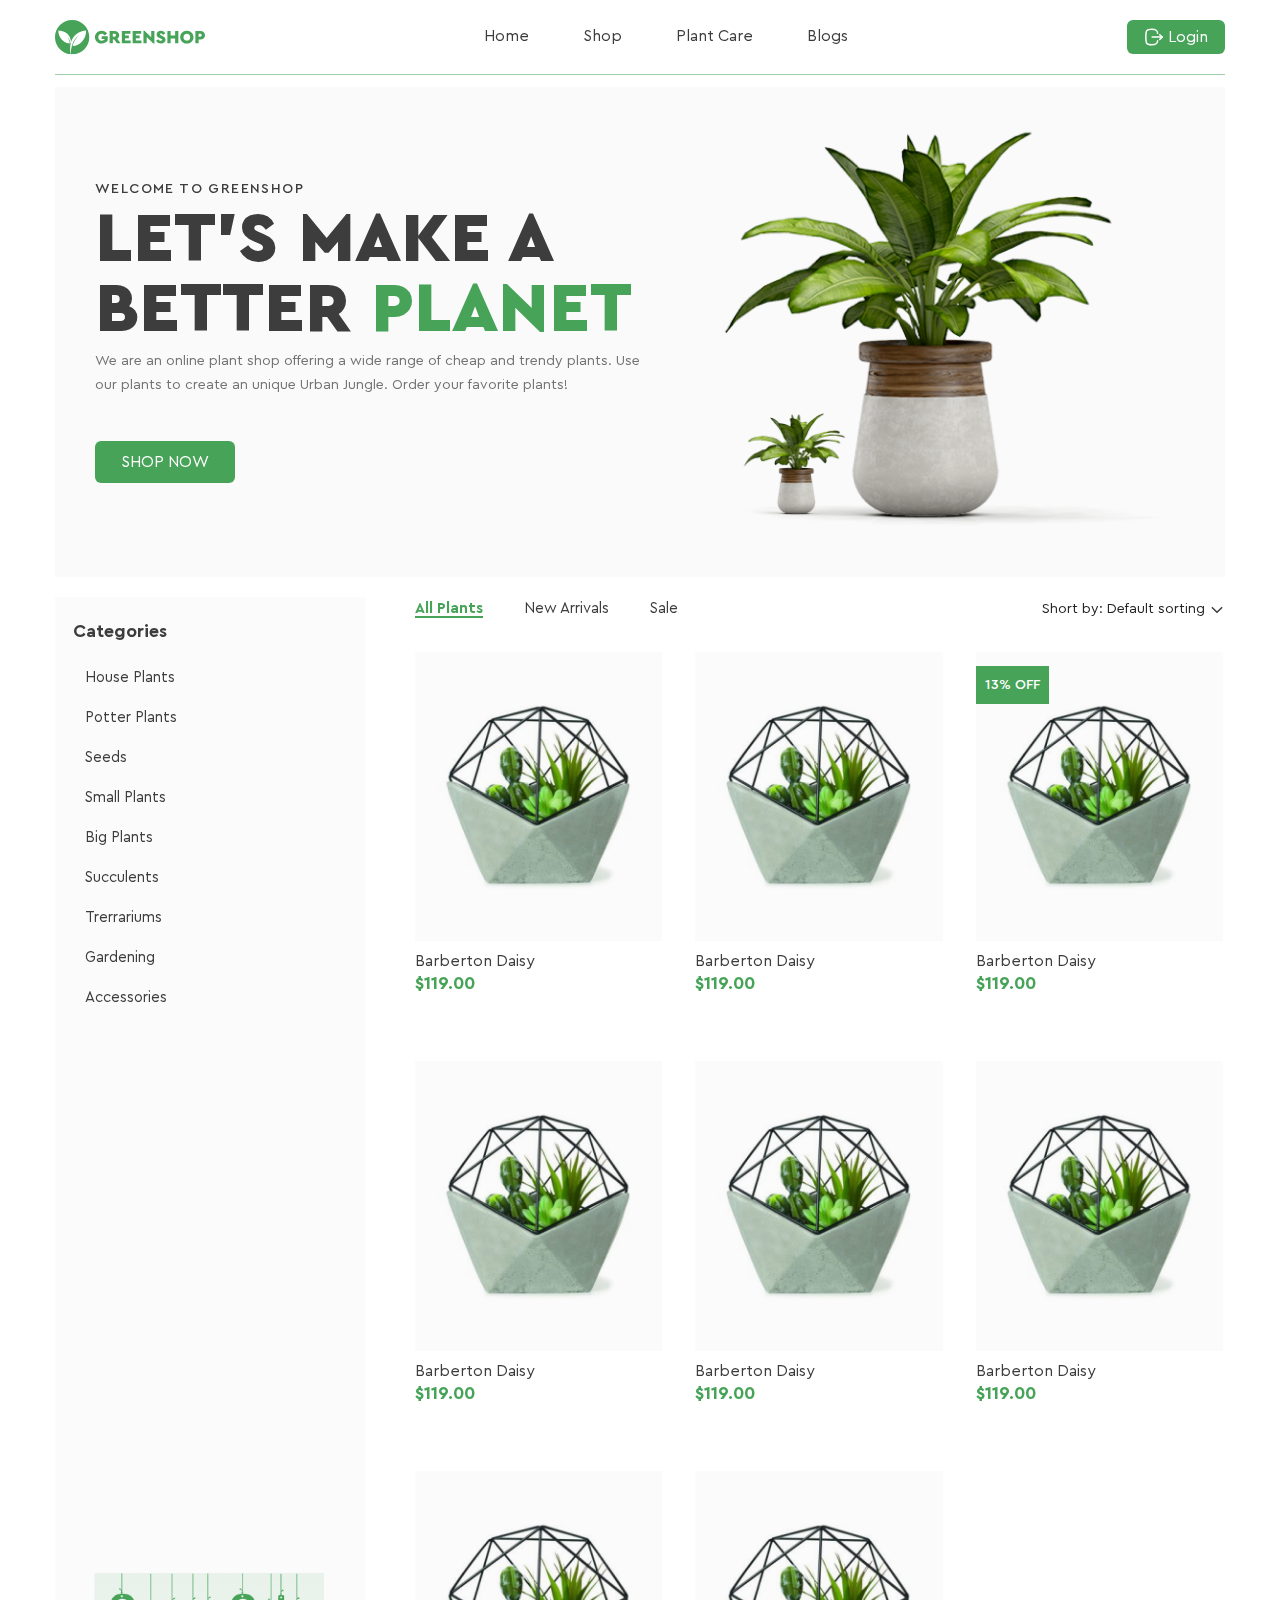
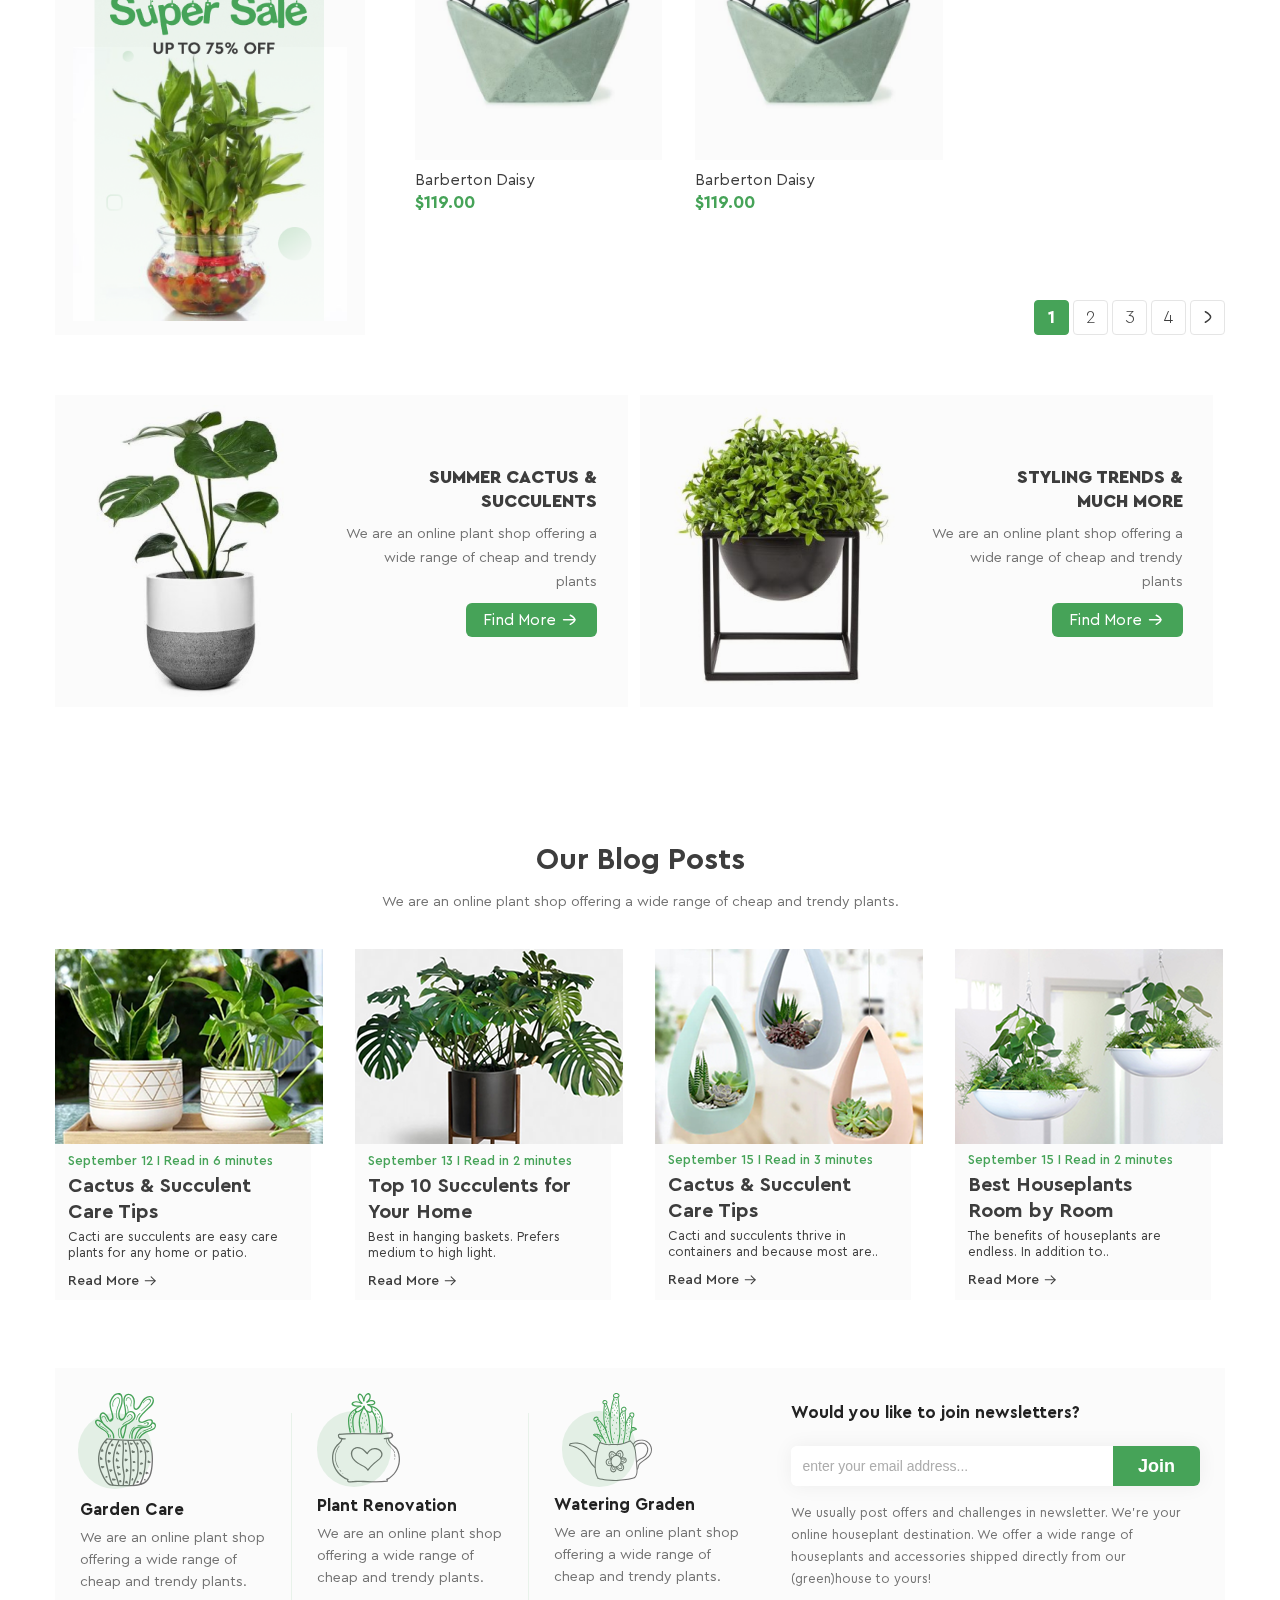
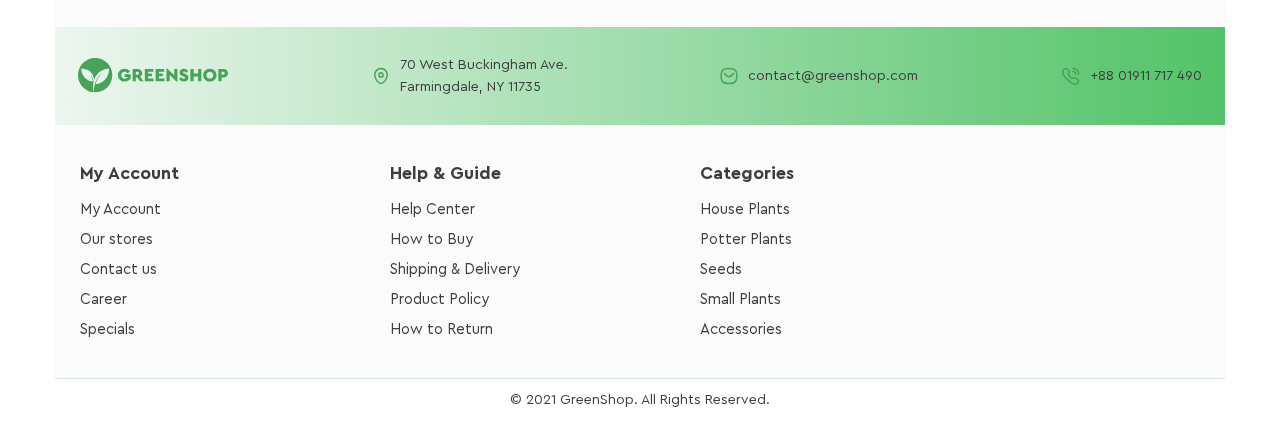
==== commit 54d07a00: "Merge pull request #2 from foundod/footer" ====
--- a/index.html
+++ b/index.html
@@ -72,27 +72,10 @@
                         </li>
                     </ul>
                 </nav>
-                <div class="header-buttons">
-                        <a href="#">
-                            <svg viewBox="0 0 20 20" width="20" height="20" fill="none">
-                                <use href="images/sprite.svg#search" x="0" y="0"></use>
-                              </svg>
-                        </a>
-                        <a href="#" class="cart">
-                            <svg viewBox="0 0 29 24" width="29" height="24" fill="none">
-                                <use href="images/sprite.svg#productCart" x="0" y="0"></use>
-                              </svg>
-                              <span class="cart-number">
-                                6
-                              </span>
-                        </a>
-                    <a href="registration.html" class="button">
-                        <svg viewBox="0 0 20 20" width="20" height="20" fill="none">
-                            <use href="images/sprite.svg#login" x="0" y="0"></use>
-                          </svg>
-                        Login
-                    </a>
-                </div>
+                <a href="#" class="button">
+                    <img src="images/login.svg" alt="">
+                    Login
+                </a>
             </div>
         </header>
         <main>
@@ -175,7 +158,6 @@
                         </ul>
                         <div class="sorting">
                             Short by: Default sorting
-                            <i class="icon-arrow-bottom"></i>
                         </div>
                     </div>
                     <div class="products">
@@ -184,76 +166,59 @@
                                 <img src="images/product.png" alt="">
                                 <div class="product_buttons">
                                     <div class="product_button">
-                                        <svg viewBox="0 0 20 20" width="20" height="20" fill="none">
-                                            <use href="images/sprite.svg#productCart" x="0" y="0"></use>
-                                          </svg>
-                                    </div>
-                                    <div class="product_button">
-                                        <svg class="social-icon" viewBox="0 0 20 20" width="20" height="20">
-                                            <use href="images/sprite.svg#heart" x="0" y="0"></use>
-                                          </svg>
-                                    </div>
-                                    <div class="product_button">
-                                        <svg viewBox="0 0 20 20" width="20" height="20" fill="none">
-                                            <use href="images/sprite.svg#search" x="0" y="0"></use>
-                                          </svg>
-                                    </div>
-                                </div>
-                            </div>
-                            <div class="product_tittle"> 
-                                Barberton Daisy
-                            </div>
-                            <div class="product_price"> 
-                                $119.00
-                            </div>
-                        </a>
-                        <a href="#" class="product">
-                            <div class="product_image">
-                                <img src="images/product.png" alt="">
-                                <div class="product_buttons">
-                                    <div class="product_button">
-                                        <svg viewBox="0 0 20 20" width="20" height="20" fill="none">
-                                            <use href="images/sprite.svg#productCart" x="0" y="0"></use>
-                                          </svg>
-                                    </div>
-                                    <div class="product_button">
-                                        <svg class="social-icon" viewBox="0 0 20 20" width="20" height="20">
-                                            <use href="images/sprite.svg#heart" x="0" y="0"></use>
-                                          </svg>
-                                    </div>
-                                    <div class="product_button">
-                                        <svg viewBox="0 0 20 20" width="20" height="20" fill="none">
-                                            <use href="images/sprite.svg#search" x="0" y="0"></use>
-                                          </svg>
-                                    </div>
-                                </div>
-                            </div>
-                            <div class="product_tittle"> 
-                                Barberton Daisy
-                            </div>
-                            <div class="product_price"> 
-                                $119.00
-                            </div>
-                        </a>
-    
-                        <a href="#" class="product">
-                            <div class="product_image">
-                                <img src="images/product.png" alt="">
-                                <div class="product_buttons">
-                                    <div class="product_button">
-                                        <svg viewBox="0 0 20 20" width="20" height="20" fill="none">
-                                            <use href="images/sprite.svg#productCart" x="0" y="0"></use>
-                                          </svg>
-                                    </div>
-                                    <div class="product_button">
-                                        <svg class="social-icon" viewBox="0 0 20 20" width="20" height="20">
-                                            <use href="images/sprite.svg#heart" x="0" y="0"></use>
-                                          </svg>
-                                    </div>
-                                    <div class="product_button">
-                                        <svg viewBox="0 0 20 20" width="20" height="20" fill="none">
-                                            <use href="images/sprite.svg#search" x="0" y="0"></use>
-                                          </svg>
+                                        <img src="images/vector_2.svg" alt="">
+                                    </div>
+                                    <div class="product_button">
+                                        <img src="images/vector.svg" alt="">
+                                    </div>
+                                    <div class="product_button">
+                                        <img src="images/vector_1.svg" alt="">
+                                    </div>
+                                </div>
+                            </div>
+                            <div class="product_tittle"> 
+                                Barberton Daisy
+                            </div>
+                            <div class="product_price"> 
+                                $119.00
+                            </div>
+                        </a>
+    
+                        <a href="#" class="product">
+                            <div class="product_image">
+                                <img src="images/product.png" alt="">
+                                <div class="product_buttons">
+                                    <div class="product_button">
+                                        <img src="images/vector_2.svg" alt="">
+                                    </div>
+                                    <div class="product_button">
+                                        <img src="images/vector.svg" alt="">
+                                    </div>
+                                    <div class="product_button">
+                                        <img src="images/vector_1.svg" alt="">
+                                    </div>
+                                </div>
+                            </div>
+                            <div class="product_tittle"> 
+                                Barberton Daisy
+                            </div>
+                            <div class="product_price"> 
+                                $119.00
+                            </div>
+                        </a>
+    
+                        <a href="#" class="product">
+                            <div class="product_image">
+                                <img src="images/product.png" alt="">
+                                <div class="product_buttons">
+                                    <div class="product_button">
+                                        <img src="images/vector_2.svg" alt="">
+                                    </div>
+                                    <div class="product_button">
+                                        <img src="images/vector.svg" alt="">
+                                    </div>
+                                    <div class="product_button">
+                                        <img src="images/vector_1.svg" alt="">
                                     </div>
                                 </div>
                             </div>
@@ -267,136 +232,111 @@
                                 13% OFF
                             </div>
                         </a>
-                        <a href="#" class="product">
-                            <div class="product_image">
-                                <img src="images/product.png" alt="">
-                                <div class="product_buttons">
-                                    <div class="product_button">
-                                        <svg viewBox="0 0 20 20" width="20" height="20" fill="none">
-                                            <use href="images/sprite.svg#productCart" x="0" y="0"></use>
-                                          </svg>
-                                    </div>
-                                    <div class="product_button">
-                                        <svg class="social-icon" viewBox="0 0 20 20" width="20" height="20">
-                                            <use href="images/sprite.svg#heart" x="0" y="0"></use>
-                                          </svg>
-                                    </div>
-                                    <div class="product_button">
-                                        <svg viewBox="0 0 20 20" width="20" height="20" fill="none">
-                                            <use href="images/sprite.svg#search" x="0" y="0"></use>
-                                          </svg>
-                                    </div>
-                                </div>
-                            </div>
-                            <div class="product_tittle"> 
-                                Barberton Daisy
-                            </div>
-                            <div class="product_price"> 
-                                $119.00
-                            </div>
-                        </a>
-                        <a href="#" class="product">
-                            <div class="product_image">
-                                <img src="images/product.png" alt="">
-                                <div class="product_buttons">
-                                    <div class="product_button">
-                                        <svg viewBox="0 0 20 20" width="20" height="20" fill="none">
-                                            <use href="images/sprite.svg#productCart" x="0" y="0"></use>
-                                          </svg>
-                                    </div>
-                                    <div class="product_button">
-                                        <svg class="social-icon" viewBox="0 0 20 20" width="20" height="20">
-                                            <use href="images/sprite.svg#heart" x="0" y="0"></use>
-                                          </svg>
-                                    </div>
-                                    <div class="product_button">
-                                        <svg viewBox="0 0 20 20" width="20" height="20" fill="none">
-                                            <use href="images/sprite.svg#search" x="0" y="0"></use>
-                                          </svg>
-                                    </div>
-                                </div>
-                            </div>
-                            <div class="product_tittle"> 
-                                Barberton Daisy
-                            </div>
-                            <div class="product_price"> 
-                                $119.00
-                            </div>
-                        </a>
-                        <a href="#" class="product">
-                            <div class="product_image">
-                                <img src="images/product.png" alt="">
-                                <div class="product_buttons">
-                                    <div class="product_button">
-                                        <svg viewBox="0 0 20 20" width="20" height="20" fill="none">
-                                            <use href="images/sprite.svg#productCart" x="0" y="0"></use>
-                                          </svg>
-                                    </div>
-                                    <div class="product_button">
-                                        <svg class="social-icon" viewBox="0 0 20 20" width="20" height="20">
-                                            <use href="images/sprite.svg#heart" x="0" y="0"></use>
-                                          </svg>
-                                    </div>
-                                    <div class="product_button">
-                                        <svg viewBox="0 0 20 20" width="20" height="20" fill="none">
-                                            <use href="images/sprite.svg#search" x="0" y="0"></use>
-                                          </svg>
-                                    </div>
-                                </div>
-                            </div>
-                            <div class="product_tittle"> 
-                                Barberton Daisy
-                            </div>
-                            <div class="product_price"> 
-                                $119.00
-                            </div>
-                        </a>
-                        <a href="#" class="product">
-                            <div class="product_image">
-                                <img src="images/product.png" alt="">
-                                <div class="product_buttons">
-                                    <div class="product_button">
-                                        <svg viewBox="0 0 20 20" width="20" height="20" fill="none">
-                                            <use href="images/sprite.svg#productCart" x="0" y="0"></use>
-                                          </svg>
-                                    </div>
-                                    <div class="product_button">
-                                        <svg class="social-icon" viewBox="0 0 20 20" width="20" height="20">
-                                            <use href="images/sprite.svg#heart" x="0" y="0"></use>
-                                          </svg>
-                                    </div>
-                                    <div class="product_button">
-                                        <svg viewBox="0 0 20 20" width="20" height="20" fill="none">
-                                            <use href="images/sprite.svg#search" x="0" y="0"></use>
-                                          </svg>
-                                    </div>
-                                </div>
-                            </div>
-                            <div class="product_tittle"> 
-                                Barberton Daisy
-                            </div>
-                            <div class="product_price"> 
-                                $119.00
-                            </div>
-                        </a>
-                        <a href="#" class="product">
-                            <div class="product_image">
-                                <img src="images/product.png" alt="">
-                                <div class="product_buttons">
-                                    <div class="product_button">
-                                        <svg viewBox="0 0 20 20" width="20" height="20" fill="none">
-                                            <use href="images/sprite.svg#productCart" x="0" y="0"></use>
-                                          </svg>
-                                    </div>
-                                    <div class="product_button">
-                                        <svg class="social-icon" viewBox="0 0 20 20" width="20" height="20">
-                                            <use href="images/sprite.svg#heart" x="0" y="0"></use>
-                                          </svg>
-                                    </div>
-                                    <div class="product_button">
-                                        <svg viewBox="0 0 20 20" width="20" height="20" fill="none">
-                                            <use href="images/sprite.svg#search" x="0" y="0"></use>
-                                          </svg>
+    
+                        <a href="#" class="product">
+                            <div class="product_image">
+                                <img src="images/product.png" alt="">
+                                <div class="product_buttons">
+                                    <div class="product_button">
+                                        <img src="images/vector_2.svg" alt="">
+                                    </div>
+                                    <div class="product_button">
+                                        <img src="images/vector.svg" alt="">
+                                    </div>
+                                    <div class="product_button">
+                                        <img src="images/vector_1.svg" alt="">
+                                    </div>
+                                </div>
+                            </div>
+                            <div class="product_tittle"> 
+                                Barberton Daisy
+                            </div>
+                            <div class="product_price"> 
+                                $119.00
+                            </div>
+                        </a>
+    
+                        <a href="#" class="product">
+                            <div class="product_image">
+                                <img src="images/product.png" alt="">
+                                <div class="product_buttons">
+                                    <div class="product_button">
+                                        <img src="images/vector_2.svg" alt="">
+                                    </div>
+                                    <div class="product_button">
+                                        <img src="images/vector.svg" alt="">
+                                    </div>
+                                    <div class="product_button">
+                                        <img src="images/vector_1.svg" alt="">
+                                    </div>
+                                </div>
+                            </div>
+                            <div class="product_tittle"> 
+                                Barberton Daisy
+                            </div>
+                            <div class="product_price"> 
+                                $119.00
+                            </div>
+                        </a>
+    
+                        <a href="#" class="product">
+                            <div class="product_image">
+                                <img src="images/product.png" alt="">
+                                <div class="product_buttons">
+                                    <div class="product_button">
+                                        <img src="images/vector_2.svg" alt="">
+                                    </div>
+                                    <div class="product_button">
+                                        <img src="images/vector.svg" alt="">
+                                    </div>
+                                    <div class="product_button">
+                                        <img src="images/vector_1.svg" alt="">
+                                    </div>
+                                </div>
+                            </div>
+                            <div class="product_tittle"> 
+                                Barberton Daisy
+                            </div>
+                            <div class="product_price"> 
+                                $119.00
+                            </div>
+                        </a>
+    
+                        <a href="#" class="product">
+                            <div class="product_image">
+                                <img src="images/product.png" alt="">
+                                <div class="product_buttons">
+                                    <div class="product_button">
+                                        <img src="images/vector_2.svg" alt="">
+                                    </div>
+                                    <div class="product_button">
+                                        <img src="images/vector.svg" alt="">
+                                    </div>
+                                    <div class="product_button">
+                                        <img src="images/vector_1.svg" alt="">
+                                    </div>
+                                </div>
+                            </div>
+                            <div class="product_tittle"> 
+                                Barberton Daisy
+                            </div>
+                            <div class="product_price"> 
+                                $119.00
+                            </div>
+                        </a>
+    
+                        <a href="#" class="product">
+                            <div class="product_image">
+                                <img src="images/product.png" alt="">
+                                <div class="product_buttons">
+                                    <div class="product_button">
+                                        <img src="images/vector_2.svg" alt="">
+                                    </div>
+                                    <div class="product_button">
+                                        <img src="images/vector.svg" alt="">
+                                    </div>
+                                    <div class="product_button">
+                                        <img src="images/vector_1.svg" alt="">
                                     </div>
                                 </div>
                             </div>
@@ -432,7 +372,7 @@
                             </li>
                             <li>
                                 <a href="#">
-                                    <i class="icon-arrow-right"></i>
+                                    <img src="images/arrow_right.svg" alt="">
                                 </a>
                             </li>
                         </ul>
@@ -453,7 +393,7 @@
                             We are an online plant shop offering a wide range of cheap and trendy plants
                         </p>
                         <a href="#" class="button">
-                            <span>Find More <i class="icon-arrow-thin-right"></i></span>
+                            <span>Find More</span>
                         </a>
                        </div>
                     </div>
@@ -467,7 +407,7 @@
                             We are an online plant shop offering a wide range of cheap and trendy plants
                         </p>
                         <a href="#" class="button">
-                            <span>Find More <i class="icon-arrow-thin-right"></i></span>
+                            <span>Find More</span>
                         </a>
                         </div>
                     </div>
@@ -495,7 +435,7 @@
                                 Cacti are succulents are easy care <br> plants for any home or patio. 
                             </p>
                             <a href="#"> 
-                                Read More <i class="icon-arrow-thin-right"></i>
+                                Read More
                             </a>
                         </div>
                     </div>
@@ -513,7 +453,7 @@
                                 Best in hanging baskets. Prefers <br> medium to high light.
                             </p>
                             <a href="#"> 
-                                Read More <i class="icon-arrow-thin-right"></i>
+                                Read More
                             </a>
                         </div>
                     </div>
@@ -531,7 +471,7 @@
                                 Cacti and succulents thrive in <br> containers and because most are..
                             </p>
                             <a href="#"> 
-                                Read More <i class="icon-arrow-thin-right"></i>
+                                Read More
                             </a>
                         </div>
                     </div>
@@ -549,7 +489,7 @@
                                 The benefits of houseplants are <br> endless. In addition to..
                             </p>
                             <a href="#"> 
-                                Read More <i class="icon-arrow-thin-right"></i>
+                                Read More
                             </a>
                         </div>
                     </div>
@@ -612,19 +552,19 @@
                         <img src="images/logo.svg" alt="">
                     </a>
                     <div class="footer-social">
-                        <i class="icon-map"></i>
+                        <img src="images/icon.svg" alt="">
                         <p>
                             70 West Buckingham Ave. Farmingdale, NY 11735
                         </p>
                     </div>
                     <a href="mailto:contact@greenshop.com" class="footer-social">
-                        <i class="icon-mail"></i>
+                        <img src="images/icon2.svg" alt="">
                         <p>
                             contact@greenshop.com
                         </p>
                     </a>
                     <a href="tel:+8801911717490" class="footer-social">
-                        <i class="icon-phone"></i>
+                        <img src="images/icon3.svg" alt="">
                         <p>
                             +88 01911 717 490
                         </p>
@@ -696,42 +636,6 @@
                                     </li>
                                 </ul>
                             </nav>
-                        </div>
-                        <div class="footer-links">
-                            <h2>
-                                Social Media
-                            </h2>
-                            <ul>
-                                <li>
-                                    <a href="#">
-                                        <i class="icon-facebook"></i>
-                                    </a>
-                                </li>
-                                <li>
-                                    <a href="#">
-                                        <i class="icon-instagram"></i>
-                                    </a>
-                                </li>
-                                <li>
-                                    <a href="#">
-                                        <i class="icon-twitter"></i>
-                                    </a>
-                                </li>
-                                <li>
-                                    <a href="#">
-                                        <i class="icon-linkedin"></i>
-                                    </a>
-                                </li>
-                                <li>
-                                    <a href="#">
-                                        <i class="icon-youtube"></i>
-                                    </a>
-                                </li>
-                            </ul>
-                            <h2>
-                                We accept
-                            </h2>
-                            <img class="footer-pay" src="images/pay.png" alt="">
                         </div>
                 </div>
             </div>
--- a/styles/style.css
+++ b/styles/style.css
@@ -42,89 +42,6 @@
     font-weight: 400;
     font-style: normal;
 }
-
-/* icons */
-@font-face {
-    font-family: 'icomoon';
-    src:  url('../fonts/icomoon/icomoon.eot?fo1l3j');
-    src:  url('../fonts/icomoon/icomoon.eot?fo1l3j#iefix') format('embedded-opentype'),
-      url('../fonts/icomoon/icomoon.ttf?fo1l3j') format('truetype'),
-      url('../fonts/icomoon/icomoon.woff?fo1l3j') format('woff'),
-      url('../fonts/icomoon/icomoon.svg?fo1l3j#icomoon') format('svg');
-    font-weight: normal;
-    font-style: normal;
-    font-display: block;
-  }
-  
-  [class^="icon-"], [class*=" icon-"] {
-    /* use !important to prevent issues with browser extensions that change fonts */
-    font-family: 'icomoon' !important;
-    speak: never;
-    font-style: normal;
-    font-weight: normal;
-    font-variant: normal;
-    text-transform: none;
-    line-height: 1;
-  
-    /* Better Font Rendering =========== */
-    -webkit-font-smoothing: antialiased;
-    -moz-osx-font-smoothing: grayscale;
-  }
-  
-  .icon-heart:before {
-    content: "\e90d";
-  }
-  .icon-map:before {
-    content: "\e900";
-  }
-  .icon-arrow-top:before {
-    content: "\e901";
-  }
-  .icon-arrow-right:before {
-    content: "\e902";
-  }
-  .icon-arrow-left:before {
-    content: "\e903";
-  }
-  .icon-arrow-bottom:before {
-    content: "\e904";
-  }
-  .icon-mail:before {
-    content: "\e905";
-  }
-  .icon-phone:before {
-    content: "\e906";
-  }
-  .icon-login:before {
-    content: "\e907";
-  }
-  .icon-cart:before {
-    content: "\e908";
-  }
-  .icon-arrow-thin-right:before {
-    content: "\e909";
-  }
-  .icon-youtube:before {
-    content: "\e90a";
-  }
-  .icon-facebook:before {
-    content: "\e90b";
-  }
-  .icon-copyright:before {
-    content: "\e90c";
-  }
-  .icon-search:before {
-    content: "\e986";
-  }
-  .icon-instagram:before {
-    content: "\ea92";
-  }
-  .icon-twitter:before {
-    content: "\ea96";
-  }
-  .icon-linkedin:before {
-    content: "\eaca";
-  }  
 
 body {
     font-family: 'Cera Pro', sans-serif;
@@ -275,8 +192,6 @@
     padding: 25px 0;
     position: relative;
     color: #3D3D3D;
-    border-bottom: 3px solid transparent;
-    transition: border-bottom 0.3s ease-in-out, font-weight 0.3s ease-in-out;
 }
 
 .navigation li.active {
@@ -294,6 +209,10 @@
 
 .navigation li:hover {
     border-bottom: 3px solid #46A358;
+}
+
+.navigation li:hover > a {
+    font-weight: 700;
 }
 
 .sub_menu {
@@ -338,35 +257,6 @@
     transform: translateX(0);
     display: none;
 }   
-
-.header-buttons {
-    display: flex;
-    justify-content: flex-end;
-    align-items: center;
-    gap: 30px;
-}
-
-.cart {
-    text-decoration: none;
-    position: relative;
-}
-
-.cart-number {
-    background-color: #46A358;
-    color: white;
-    border-radius: 50px;
-    width: 12px;
-    height: 12px;
-    display: flex;
-    align-items: center;
-    justify-content: center;
-    font-size: 10px;
-    position: absolute;
-    top: 0;
-    right: -6px;
-    border: 3px solid white;
-    box-sizing: content-box;
-}
 
 .button {
     background-color: #46A358;
@@ -380,7 +270,6 @@
     display: inline-flex;
     align-items: center;
     gap: 4px;
-    transition: background-color 0.4s ease-in-out;
 }
 
 .button:hover {
@@ -488,11 +377,10 @@
     margin-left: 12px;
     color: #3D3D3D;
     text-decoration: none; 
-    transition: color 0.3s ease-in-out;
 }
 
 .sidebar a:hover {
-    /* font-weight: 700; */
+    font-weight: 700;
     color: #46A358;
 }
 
@@ -516,7 +404,6 @@
     line-height: 16px;
     color: #3D3D3D;
     margin-right: 37px;
-    transition: color 0.3s ease-in-out;
 }
 
 .filter .active a {
@@ -526,8 +413,8 @@
 }
 
 .filter a:hover {
+    font-weight: 700;
     color: #46A358;
-    font-weight: 700;
 }
 
 .sorting {
@@ -535,8 +422,13 @@
     margin-left: auto;
 }
 
-.sorting .icon-arrow-bottom {
-    font-size: 20px;
+.sorting::after {
+    content: '';
+    width: 16px;
+    height: 16px;
+    display: inline-block;
+    background: url('../images/arrow_down.svg');
+    background-size: cover;
     vertical-align: middle;
 }
 
@@ -592,27 +484,7 @@
 .product_button {
     background-color: #FFFFFF;
     border-radius: 4px;
-    padding: 6px 6px;
-    display: flex;
-    align-items: center;
-    justify-content: center;
-}
-
-.product_button {
-    font-size: 18px;
-    transition: opacity 0.3s ease-in-out;
-}
-
-.product_button:hover {
-    background-color: rgba(70, 163, 88, .7);
-}
-
-.product_button:hover svg {
-    opacity: 0.5;
-}
-
-.product_button svg {
-    width: 90%;
+    padding: 8px 6px;
 }
 
 .product {
@@ -695,7 +567,6 @@
     display: flex;
     align-items: center;
     justify-content: center;
-    transition: color 0.3s ease-in-out, background-color 0.3s ease-in-out;
 }
 
 .pagination .active a {
@@ -748,8 +619,13 @@
     margin-bottom: 9px;
 }
 
-.flover-text a i {
-    font-size: 11px;
+.flover-text a::after {
+    content: '';
+    background-image: url("../images/arrow_right_white.svg");
+    width: 18px;
+    height: 18px;
+    display: block;
+    margin-right: 2px;
 }
 
 .flover-card img {
@@ -815,20 +691,21 @@
 .post-text a {
     font-size: 14px;
     font-weight: 500;
-    line-height: 14px;
+    line-height: 16px;
     text-align: left;
     color: #3D3D3D;
     text-decoration: none;
     display: inline-flex;
     align-items: center;
     gap: 3px;
-    transition: color 0.3s ease-in-out;
-}
-
-.post-text a i {
-    font-size: 11px;
-    vertical-align: bottom;
-    margin-left: 2px;
+}
+
+.post-text a::after {
+    content: '';
+    background-image: url("../images/arrow_right_silver.svg");
+    width: 16px;
+    height: 16px;
+    display: block;
 }
 
 .post-text a:hover{
@@ -967,18 +844,12 @@
 
 .footer-social {
     display: flex;
-    align-items: center;
     max-width: 205px;
     gap: 9px;
     color: #3D3D3D;
     text-decoration: none;
 }
 
-.footer-social i {
-    color: #46A358;
-    font-size: 18px;
-}
-
 .footer-social p {
     color: #3D3D3D;
 }
@@ -986,11 +857,10 @@
 .footer-bottom {
     padding: 33px 25px;
     display: flex;
-    justify-content: space-between;
 }
 
 .footer-navigation {
-    /* flex-basis: 267px; */
+    flex-basis: 310px;
     flex-shrink: 0;
     font-size: 15px;
     line-height: 30px;
@@ -1006,11 +876,10 @@
 .footer-navigation a {
     color: #3D3D3D;
     text-decoration: none; 
-    transition: color 0.3s ease-in-out;
 }
 
 .footer-navigation a:hover {
-    /* font-weight: 700; */
+    font-weight: 700;
     color: #46A358;
 }
 
@@ -1019,45 +888,4 @@
     color: #3D3D3D;
     text-align: center;
     padding: 6px 0 22px;
-}
-
-.footer-links {
-    margin-right: 155px;
-}
-
-.footer-links h2 {
-    color: #3D3D3D;
-    font-size: 18px;
-    font-weight: 700;
-    margin-bottom: 7px;
-    margin-bottom: 20px;
-}
-
-.footer-links ul {
-    display: flex;
-    gap: 10px;
-    margin-bottom: 33px;
-}
-
-.footer-links li a {
-    color: #46A35899;
-    border: 1px solid #46A35833;
-    border-radius: 4px;
-    width: 30px;
-    height: 30px;
-    display: flex;
-    align-items: center;
-    justify-content: center;
-    font-size: 17px;
-    text-decoration: none;
-    transition: color 0.2s ease-in-out, background-color 0.2s ease-in-out;
-}
-
-.footer-links li a:hover {
-    color: white;
-    background-color: #46A35899;
-}
-
-.footer-pay {
-    width: 224px;
-}
+}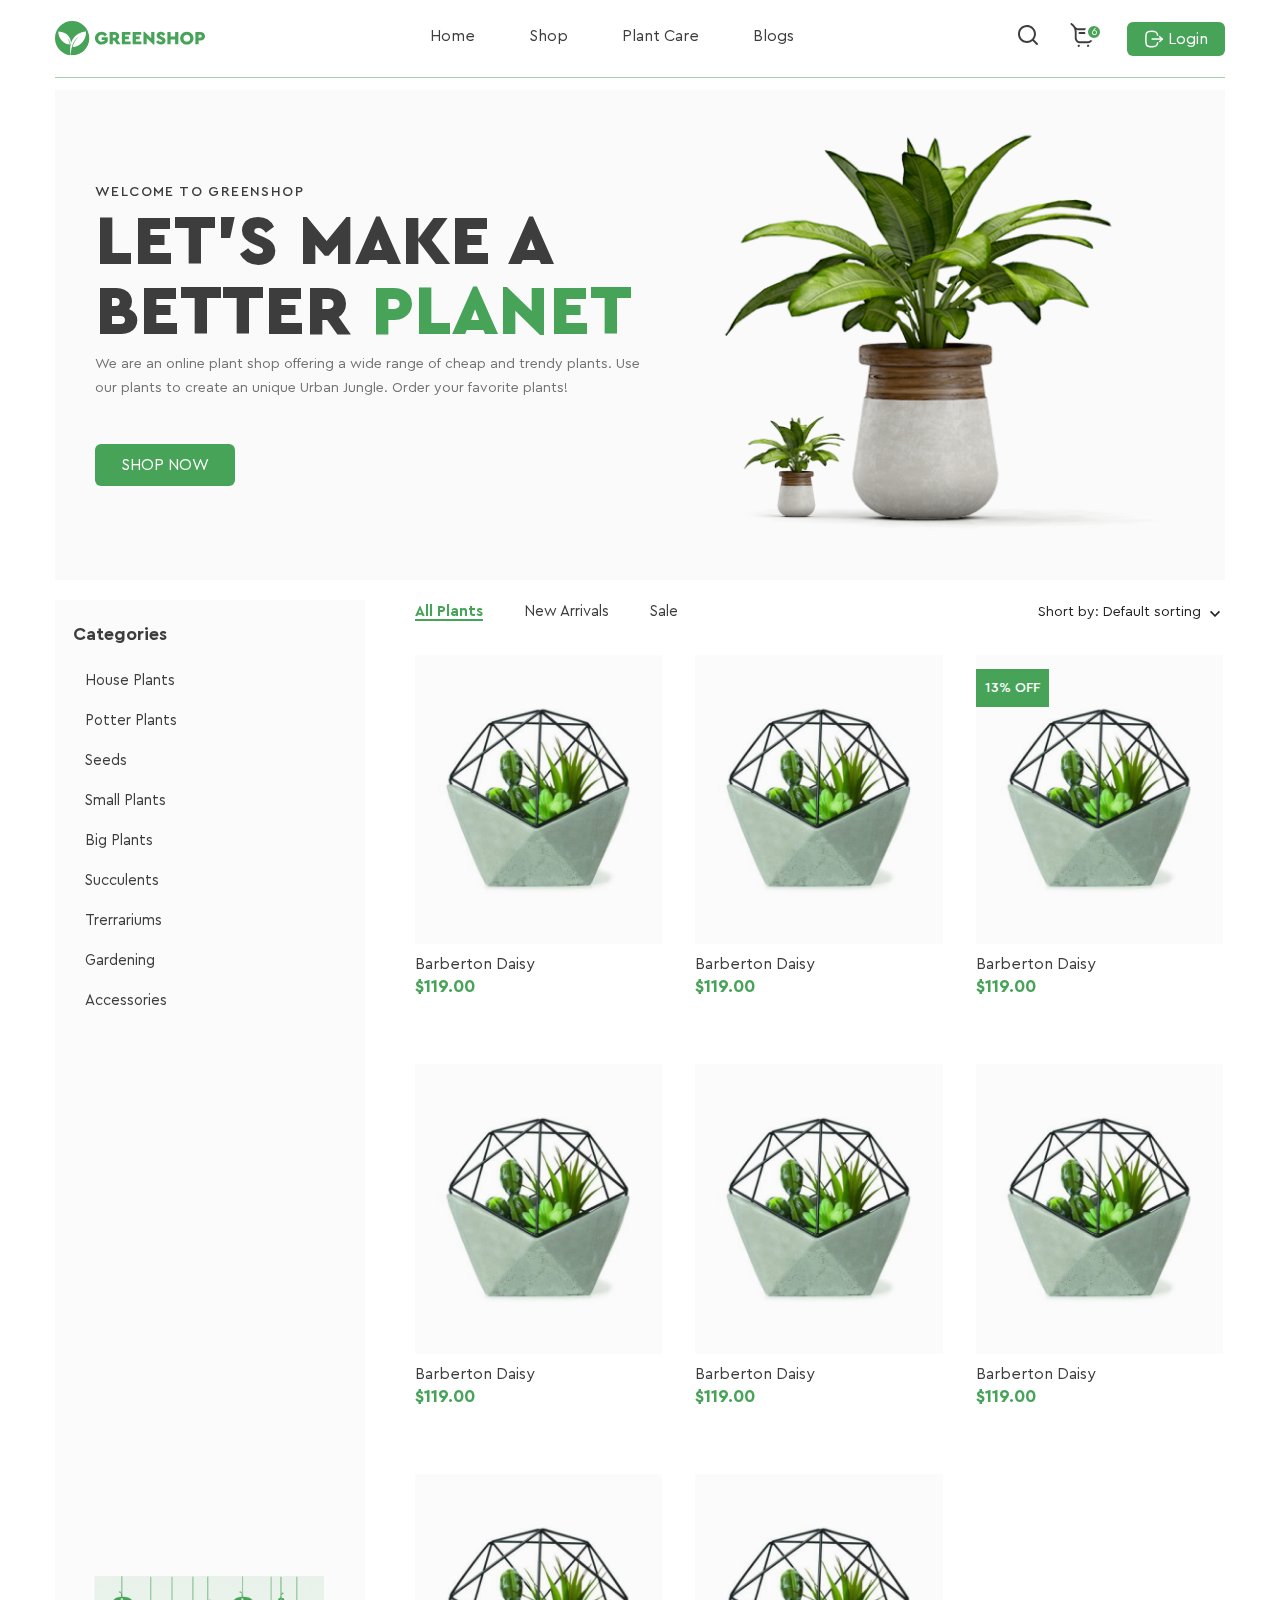
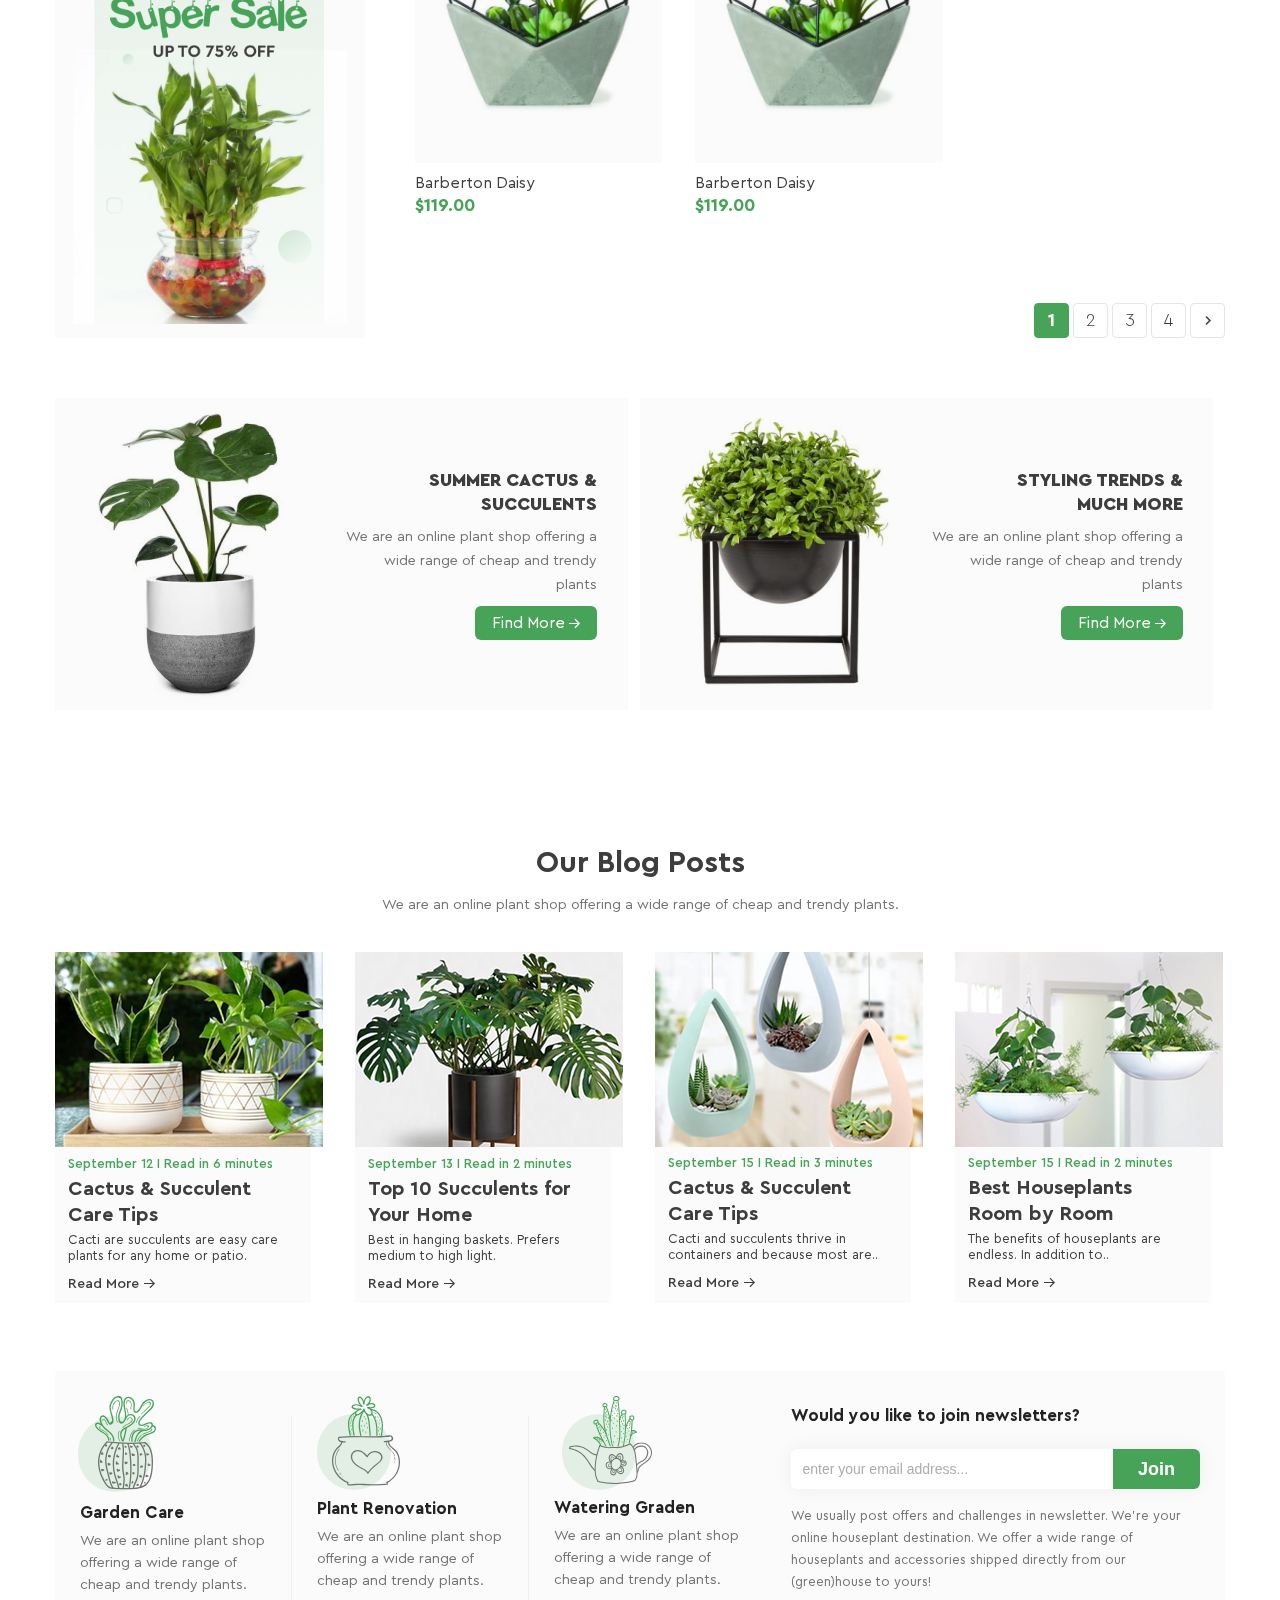
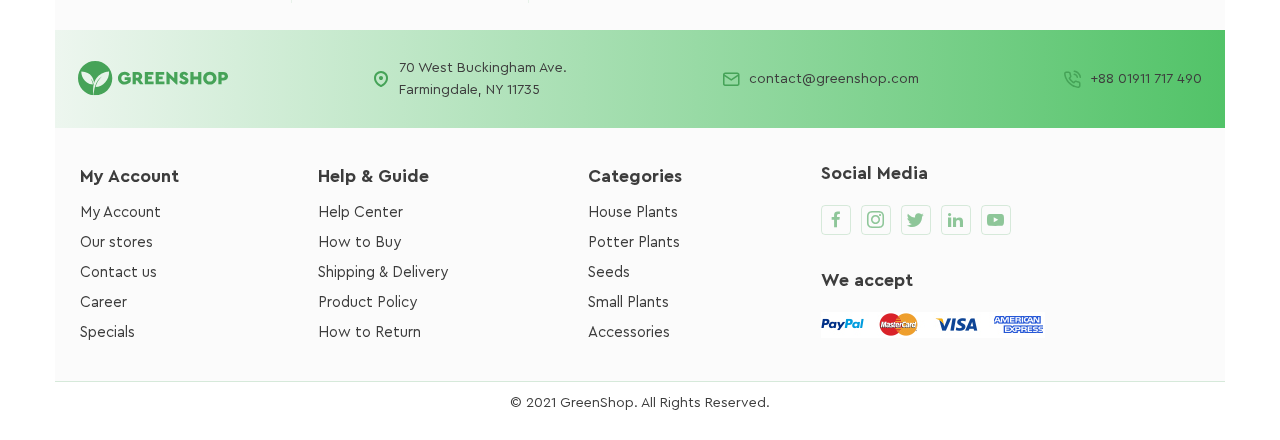
==== commit 259d63e2: "Merge pull request #3 from foundod/mac" ====
--- a/index.html
+++ b/index.html
@@ -72,10 +72,27 @@
                         </li>
                     </ul>
                 </nav>
-                <a href="#" class="button">
-                    <img src="images/login.svg" alt="">
-                    Login
-                </a>
+                <div class="header-buttons">
+                        <a href="#">
+                            <svg viewBox="0 0 20 20" width="20" height="20" fill="none">
+                                <use href="images/sprite.svg#search" x="0" y="0"></use>
+                              </svg>
+                        </a>
+                        <a href="#" class="cart">
+                            <svg viewBox="0 0 29 24" width="29" height="24" fill="none">
+                                <use href="images/sprite.svg#productCart" x="0" y="0"></use>
+                              </svg>
+                              <span class="cart-number">
+                                6
+                              </span>
+                        </a>
+                    <a href="registration.html" class="button">
+                        <svg viewBox="0 0 20 20" width="20" height="20" fill="none">
+                            <use href="images/sprite.svg#login" x="0" y="0"></use>
+                          </svg>
+                        Login
+                    </a>
+                </div>
             </div>
         </header>
         <main>
@@ -158,6 +175,7 @@
                         </ul>
                         <div class="sorting">
                             Short by: Default sorting
+                            <i class="icon-arrow-bottom"></i>
                         </div>
                     </div>
                     <div class="products">
@@ -166,13 +184,35 @@
                                 <img src="images/product.png" alt="">
                                 <div class="product_buttons">
                                     <div class="product_button">
-                                        <img src="images/vector_2.svg" alt="">
-                                    </div>
-                                    <div class="product_button">
-                                        <img src="images/vector.svg" alt="">
-                                    </div>
-                                    <div class="product_button">
-                                        <img src="images/vector_1.svg" alt="">
+                                        <i class="icon-cart"></i>
+                                    </div>
+                                    <div class="product_button">
+                                        <i class="icon-heart"></i>
+                                    </div>
+                                    <div class="product_button">
+                                        <i class="icon-search"></i>
+                                    </div>
+                                </div>
+                            </div>
+                            <div class="product_tittle"> 
+                                Barberton Daisy
+                            </div>
+                            <div class="product_price"> 
+                                $119.00
+                            </div>
+                        </a>
+                        <a href="#" class="product">
+                            <div class="product_image">
+                                <img src="images/product.png" alt="">
+                                <div class="product_buttons">
+                                    <div class="product_button">
+                                        <i class="icon-cart"></i>
+                                    </div>
+                                    <div class="product_button">
+                                        <i class="icon-heart"></i>
+                                    </div>
+                                    <div class="product_button">
+                                        <i class="icon-search"></i>
                                     </div>
                                 </div>
                             </div>
@@ -189,36 +229,13 @@
                                 <img src="images/product.png" alt="">
                                 <div class="product_buttons">
                                     <div class="product_button">
-                                        <img src="images/vector_2.svg" alt="">
-                                    </div>
-                                    <div class="product_button">
-                                        <img src="images/vector.svg" alt="">
-                                    </div>
-                                    <div class="product_button">
-                                        <img src="images/vector_1.svg" alt="">
-                                    </div>
-                                </div>
-                            </div>
-                            <div class="product_tittle"> 
-                                Barberton Daisy
-                            </div>
-                            <div class="product_price"> 
-                                $119.00
-                            </div>
-                        </a>
-    
-                        <a href="#" class="product">
-                            <div class="product_image">
-                                <img src="images/product.png" alt="">
-                                <div class="product_buttons">
-                                    <div class="product_button">
-                                        <img src="images/vector_2.svg" alt="">
-                                    </div>
-                                    <div class="product_button">
-                                        <img src="images/vector.svg" alt="">
-                                    </div>
-                                    <div class="product_button">
-                                        <img src="images/vector_1.svg" alt="">
+                                        <i class="icon-cart"></i>
+                                    </div>
+                                    <div class="product_button">
+                                        <i class="icon-heart"></i>
+                                    </div>
+                                    <div class="product_button">
+                                        <i class="icon-search"></i>
                                     </div>
                                 </div>
                             </div>
@@ -232,111 +249,106 @@
                                 13% OFF
                             </div>
                         </a>
-    
-                        <a href="#" class="product">
-                            <div class="product_image">
-                                <img src="images/product.png" alt="">
-                                <div class="product_buttons">
-                                    <div class="product_button">
-                                        <img src="images/vector_2.svg" alt="">
-                                    </div>
-                                    <div class="product_button">
-                                        <img src="images/vector.svg" alt="">
-                                    </div>
-                                    <div class="product_button">
-                                        <img src="images/vector_1.svg" alt="">
-                                    </div>
-                                </div>
-                            </div>
-                            <div class="product_tittle"> 
-                                Barberton Daisy
-                            </div>
-                            <div class="product_price"> 
-                                $119.00
-                            </div>
-                        </a>
-    
-                        <a href="#" class="product">
-                            <div class="product_image">
-                                <img src="images/product.png" alt="">
-                                <div class="product_buttons">
-                                    <div class="product_button">
-                                        <img src="images/vector_2.svg" alt="">
-                                    </div>
-                                    <div class="product_button">
-                                        <img src="images/vector.svg" alt="">
-                                    </div>
-                                    <div class="product_button">
-                                        <img src="images/vector_1.svg" alt="">
-                                    </div>
-                                </div>
-                            </div>
-                            <div class="product_tittle"> 
-                                Barberton Daisy
-                            </div>
-                            <div class="product_price"> 
-                                $119.00
-                            </div>
-                        </a>
-    
-                        <a href="#" class="product">
-                            <div class="product_image">
-                                <img src="images/product.png" alt="">
-                                <div class="product_buttons">
-                                    <div class="product_button">
-                                        <img src="images/vector_2.svg" alt="">
-                                    </div>
-                                    <div class="product_button">
-                                        <img src="images/vector.svg" alt="">
-                                    </div>
-                                    <div class="product_button">
-                                        <img src="images/vector_1.svg" alt="">
-                                    </div>
-                                </div>
-                            </div>
-                            <div class="product_tittle"> 
-                                Barberton Daisy
-                            </div>
-                            <div class="product_price"> 
-                                $119.00
-                            </div>
-                        </a>
-    
-                        <a href="#" class="product">
-                            <div class="product_image">
-                                <img src="images/product.png" alt="">
-                                <div class="product_buttons">
-                                    <div class="product_button">
-                                        <img src="images/vector_2.svg" alt="">
-                                    </div>
-                                    <div class="product_button">
-                                        <img src="images/vector.svg" alt="">
-                                    </div>
-                                    <div class="product_button">
-                                        <img src="images/vector_1.svg" alt="">
-                                    </div>
-                                </div>
-                            </div>
-                            <div class="product_tittle"> 
-                                Barberton Daisy
-                            </div>
-                            <div class="product_price"> 
-                                $119.00
-                            </div>
-                        </a>
-    
-                        <a href="#" class="product">
-                            <div class="product_image">
-                                <img src="images/product.png" alt="">
-                                <div class="product_buttons">
-                                    <div class="product_button">
-                                        <img src="images/vector_2.svg" alt="">
-                                    </div>
-                                    <div class="product_button">
-                                        <img src="images/vector.svg" alt="">
-                                    </div>
-                                    <div class="product_button">
-                                        <img src="images/vector_1.svg" alt="">
+                        <a href="#" class="product">
+                            <div class="product_image">
+                                <img src="images/product.png" alt="">
+                                <div class="product_buttons">
+                                    <div class="product_button">
+                                        <i class="icon-cart"></i>
+                                    </div>
+                                    <div class="product_button">
+                                        <i class="icon-heart"></i>
+                                    </div>
+                                    <div class="product_button">
+                                        <i class="icon-search"></i>
+                                    </div>
+                                </div>
+                            </div>
+                            <div class="product_tittle"> 
+                                Barberton Daisy
+                            </div>
+                            <div class="product_price"> 
+                                $119.00
+                            </div>
+                        </a>
+                        <a href="#" class="product">
+                            <div class="product_image">
+                                <img src="images/product.png" alt="">
+                                <div class="product_buttons">
+                                    <div class="product_button">
+                                        <i class="icon-cart"></i>
+                                    </div>
+                                    <div class="product_button">
+                                        <i class="icon-heart"></i>
+                                    </div>
+                                    <div class="product_button">
+                                        <i class="icon-search"></i>
+                                    </div>
+                                </div>
+                            </div>
+                            <div class="product_tittle"> 
+                                Barberton Daisy
+                            </div>
+                            <div class="product_price"> 
+                                $119.00
+                            </div>
+                        </a>
+                        <a href="#" class="product">
+                            <div class="product_image">
+                                <img src="images/product.png" alt="">
+                                <div class="product_buttons">
+                                    <div class="product_button">
+                                        <i class="icon-cart"></i>
+                                    </div>
+                                    <div class="product_button">
+                                        <i class="icon-heart"></i>
+                                    </div>
+                                    <div class="product_button">
+                                        <i class="icon-search"></i>
+                                    </div>
+                                </div>
+                            </div>
+                            <div class="product_tittle"> 
+                                Barberton Daisy
+                            </div>
+                            <div class="product_price"> 
+                                $119.00
+                            </div>
+                        </a>
+                        <a href="#" class="product">
+                            <div class="product_image">
+                                <img src="images/product.png" alt="">
+                                <div class="product_buttons">
+                                    <div class="product_button">
+                                        <i class="icon-cart"></i>
+                                    </div>
+                                    <div class="product_button">
+                                        <i class="icon-heart"></i>
+                                    </div>
+                                    <div class="product_button">
+                                        <i class="icon-search"></i>
+                                    </div>
+                                </div>
+                            </div>
+                            <div class="product_tittle"> 
+                                Barberton Daisy
+                            </div>
+                            <div class="product_price"> 
+                                $119.00
+                            </div>
+                        </a>
+                        <a href="#" class="product">
+                            <div class="product_image">
+                                <img src="images/product.png" alt="">
+                                <div class="product_buttons">
+                                    <div class="product_button">
+                                        <i class="icon-cart"></i>
+                                    </div>
+                                    <div class="product_button">
+                                        <i class="icon-heart"></i>
+                                    </div>
+                                    <div class="product_button">
+                                        <i class="icon-search"></i>
                                     </div>
                                 </div>
                             </div>
@@ -372,7 +384,7 @@
                             </li>
                             <li>
                                 <a href="#">
-                                    <img src="images/arrow_right.svg" alt="">
+                                    <i class="icon-arrow-right"></i>
                                 </a>
                             </li>
                         </ul>
@@ -393,7 +405,7 @@
                             We are an online plant shop offering a wide range of cheap and trendy plants
                         </p>
                         <a href="#" class="button">
-                            <span>Find More</span>
+                            <span>Find More <i class="icon-arrow-thin-right"></i></span>
                         </a>
                        </div>
                     </div>
@@ -407,7 +419,7 @@
                             We are an online plant shop offering a wide range of cheap and trendy plants
                         </p>
                         <a href="#" class="button">
-                            <span>Find More</span>
+                            <span>Find More <i class="icon-arrow-thin-right"></i></span>
                         </a>
                         </div>
                     </div>
@@ -435,7 +447,7 @@
                                 Cacti are succulents are easy care <br> plants for any home or patio. 
                             </p>
                             <a href="#"> 
-                                Read More
+                                Read More <i class="icon-arrow-thin-right"></i>
                             </a>
                         </div>
                     </div>
@@ -453,7 +465,7 @@
                                 Best in hanging baskets. Prefers <br> medium to high light.
                             </p>
                             <a href="#"> 
-                                Read More
+                                Read More <i class="icon-arrow-thin-right"></i>
                             </a>
                         </div>
                     </div>
@@ -471,7 +483,7 @@
                                 Cacti and succulents thrive in <br> containers and because most are..
                             </p>
                             <a href="#"> 
-                                Read More
+                                Read More <i class="icon-arrow-thin-right"></i>
                             </a>
                         </div>
                     </div>
@@ -489,7 +501,7 @@
                                 The benefits of houseplants are <br> endless. In addition to..
                             </p>
                             <a href="#"> 
-                                Read More
+                                Read More <i class="icon-arrow-thin-right"></i>
                             </a>
                         </div>
                     </div>
@@ -552,19 +564,19 @@
                         <img src="images/logo.svg" alt="">
                     </a>
                     <div class="footer-social">
-                        <img src="images/icon.svg" alt="">
+                        <i class="icon-map"></i>
                         <p>
                             70 West Buckingham Ave. Farmingdale, NY 11735
                         </p>
                     </div>
                     <a href="mailto:contact@greenshop.com" class="footer-social">
-                        <img src="images/icon2.svg" alt="">
+                        <i class="icon-mail"></i>
                         <p>
                             contact@greenshop.com
                         </p>
                     </a>
                     <a href="tel:+8801911717490" class="footer-social">
-                        <img src="images/icon3.svg" alt="">
+                        <i class="icon-phone"></i>
                         <p>
                             +88 01911 717 490
                         </p>
@@ -636,6 +648,42 @@
                                     </li>
                                 </ul>
                             </nav>
+                        </div>
+                        <div class="footer-links">
+                            <h2>
+                                Social Media
+                            </h2>
+                            <ul>
+                                <li>
+                                    <a href="#">
+                                        <i class="icon-facebook"></i>
+                                    </a>
+                                </li>
+                                <li>
+                                    <a href="#">
+                                        <i class="icon-instagram"></i>
+                                    </a>
+                                </li>
+                                <li>
+                                    <a href="#">
+                                        <i class="icon-twitter"></i>
+                                    </a>
+                                </li>
+                                <li>
+                                    <a href="#">
+                                        <i class="icon-linkedin"></i>
+                                    </a>
+                                </li>
+                                <li>
+                                    <a href="#">
+                                        <i class="icon-youtube"></i>
+                                    </a>
+                                </li>
+                            </ul>
+                            <h2>
+                                We accept
+                            </h2>
+                            <img class="footer-pay" src="images/pay.png" alt="">
                         </div>
                 </div>
             </div>
--- a/styles/style.css
+++ b/styles/style.css
@@ -42,6 +42,89 @@
     font-weight: 400;
     font-style: normal;
 }
+
+/* icons */
+@font-face {
+    font-family: 'icomoon';
+    src:  url('../fonts/icomoon/icomoon.eot?fo1l3j');
+    src:  url('../fonts/icomoon/icomoon.eot?fo1l3j#iefix') format('embedded-opentype'),
+      url('../fonts/icomoon/icomoon.ttf?fo1l3j') format('truetype'),
+      url('../fonts/icomoon/icomoon.woff?fo1l3j') format('woff'),
+      url('../fonts/icomoon/icomoon.svg?fo1l3j#icomoon') format('svg');
+    font-weight: normal;
+    font-style: normal;
+    font-display: block;
+  }
+  
+  [class^="icon-"], [class*=" icon-"] {
+    /* use !important to prevent issues with browser extensions that change fonts */
+    font-family: 'icomoon' !important;
+    speak: never;
+    font-style: normal;
+    font-weight: normal;
+    font-variant: normal;
+    text-transform: none;
+    line-height: 1;
+  
+    /* Better Font Rendering =========== */
+    -webkit-font-smoothing: antialiased;
+    -moz-osx-font-smoothing: grayscale;
+  }
+  
+  .icon-heart:before {
+    content: "\e90d";
+  }
+  .icon-map:before {
+    content: "\e900";
+  }
+  .icon-arrow-top:before {
+    content: "\e901";
+  }
+  .icon-arrow-right:before {
+    content: "\e902";
+  }
+  .icon-arrow-left:before {
+    content: "\e903";
+  }
+  .icon-arrow-bottom:before {
+    content: "\e904";
+  }
+  .icon-mail:before {
+    content: "\e905";
+  }
+  .icon-phone:before {
+    content: "\e906";
+  }
+  .icon-login:before {
+    content: "\e907";
+  }
+  .icon-cart:before {
+    content: "\e908";
+  }
+  .icon-arrow-thin-right:before {
+    content: "\e909";
+  }
+  .icon-youtube:before {
+    content: "\e90a";
+  }
+  .icon-facebook:before {
+    content: "\e90b";
+  }
+  .icon-copyright:before {
+    content: "\e90c";
+  }
+  .icon-search:before {
+    content: "\e986";
+  }
+  .icon-instagram:before {
+    content: "\ea92";
+  }
+  .icon-twitter:before {
+    content: "\ea96";
+  }
+  .icon-linkedin:before {
+    content: "\eaca";
+  }  
 
 body {
     font-family: 'Cera Pro', sans-serif;
@@ -192,6 +275,8 @@
     padding: 25px 0;
     position: relative;
     color: #3D3D3D;
+    border-bottom: 3px solid transparent;
+    transition: border-bottom 0.3s ease-in-out, font-weight 0.3s ease-in-out;
 }
 
 .navigation li.active {
@@ -209,10 +294,6 @@
 
 .navigation li:hover {
     border-bottom: 3px solid #46A358;
-}
-
-.navigation li:hover > a {
-    font-weight: 700;
 }
 
 .sub_menu {
@@ -231,6 +312,7 @@
     width: 100%;
     padding: 0%;
     position: static;
+    border-bottom: 0;
 }
 
 .sub_menu li a {
@@ -257,6 +339,35 @@
     transform: translateX(0);
     display: none;
 }   
+
+.header-buttons {
+    display: flex;
+    justify-content: flex-end;
+    align-items: center;
+    gap: 30px;
+}
+
+.cart {
+    text-decoration: none;
+    position: relative;
+}
+
+.cart-number {
+    background-color: #46A358;
+    color: white;
+    border-radius: 50px;
+    width: 12px;
+    height: 12px;
+    display: flex;
+    align-items: center;
+    justify-content: center;
+    font-size: 10px;
+    position: absolute;
+    top: 0;
+    right: -6px;
+    border: 3px solid white;
+    box-sizing: content-box;
+}
 
 .button {
     background-color: #46A358;
@@ -270,6 +381,7 @@
     display: inline-flex;
     align-items: center;
     gap: 4px;
+    transition: background-color 0.4s ease-in-out;
 }
 
 .button:hover {
@@ -377,10 +489,11 @@
     margin-left: 12px;
     color: #3D3D3D;
     text-decoration: none; 
+    transition: color 0.3s ease-in-out;
 }
 
 .sidebar a:hover {
-    font-weight: 700;
+    /* font-weight: 700; */
     color: #46A358;
 }
 
@@ -404,6 +517,7 @@
     line-height: 16px;
     color: #3D3D3D;
     margin-right: 37px;
+    transition: color 0.3s ease-in-out;
 }
 
 .filter .active a {
@@ -413,8 +527,8 @@
 }
 
 .filter a:hover {
-    font-weight: 700;
     color: #46A358;
+    font-weight: 700;
 }
 
 .sorting {
@@ -422,13 +536,8 @@
     margin-left: auto;
 }
 
-.sorting::after {
-    content: '';
-    width: 16px;
-    height: 16px;
-    display: inline-block;
-    background: url('../images/arrow_down.svg');
-    background-size: cover;
+.sorting .icon-arrow-bottom {
+    font-size: 20px;
     vertical-align: middle;
 }
 
@@ -484,7 +593,27 @@
 .product_button {
     background-color: #FFFFFF;
     border-radius: 4px;
-    padding: 8px 6px;
+    padding: 6px 6px;
+    display: flex;
+    align-items: center;
+    justify-content: center;
+}
+
+.product_button {
+    font-size: 18px;
+    transition: opacity 0.3s ease-in-out;
+}
+
+.product_button i {
+    color: black;
+}
+
+.product_button:hover i {
+    color: #46A358;
+}
+
+.product_button svg {
+    width: 90%;
 }
 
 .product {
@@ -567,6 +696,7 @@
     display: flex;
     align-items: center;
     justify-content: center;
+    transition: color 0.3s ease-in-out, background-color 0.3s ease-in-out;
 }
 
 .pagination .active a {
@@ -619,13 +749,8 @@
     margin-bottom: 9px;
 }
 
-.flover-text a::after {
-    content: '';
-    background-image: url("../images/arrow_right_white.svg");
-    width: 18px;
-    height: 18px;
-    display: block;
-    margin-right: 2px;
+.flover-text a i {
+    font-size: 11px;
 }
 
 .flover-card img {
@@ -691,21 +816,20 @@
 .post-text a {
     font-size: 14px;
     font-weight: 500;
-    line-height: 16px;
+    line-height: 14px;
     text-align: left;
     color: #3D3D3D;
     text-decoration: none;
     display: inline-flex;
     align-items: center;
     gap: 3px;
-}
-
-.post-text a::after {
-    content: '';
-    background-image: url("../images/arrow_right_silver.svg");
-    width: 16px;
-    height: 16px;
-    display: block;
+    transition: color 0.3s ease-in-out;
+}
+
+.post-text a i {
+    font-size: 11px;
+    vertical-align: bottom;
+    margin-left: 2px;
 }
 
 .post-text a:hover{
@@ -844,12 +968,18 @@
 
 .footer-social {
     display: flex;
+    align-items: center;
     max-width: 205px;
     gap: 9px;
     color: #3D3D3D;
     text-decoration: none;
 }
 
+.footer-social i {
+    color: #46A358;
+    font-size: 18px;
+}
+
 .footer-social p {
     color: #3D3D3D;
 }
@@ -857,10 +987,11 @@
 .footer-bottom {
     padding: 33px 25px;
     display: flex;
+    justify-content: space-between;
 }
 
 .footer-navigation {
-    flex-basis: 310px;
+    /* flex-basis: 267px; */
     flex-shrink: 0;
     font-size: 15px;
     line-height: 30px;
@@ -876,10 +1007,11 @@
 .footer-navigation a {
     color: #3D3D3D;
     text-decoration: none; 
+    transition: color 0.3s ease-in-out;
 }
 
 .footer-navigation a:hover {
-    font-weight: 700;
+    /* font-weight: 700; */
     color: #46A358;
 }
 
@@ -888,4 +1020,166 @@
     color: #3D3D3D;
     text-align: center;
     padding: 6px 0 22px;
+}
+
+.footer-links {
+    margin-right: 155px;
+}
+
+.footer-links h2 {
+    color: #3D3D3D;
+    font-size: 18px;
+    font-weight: 700;
+    margin-bottom: 7px;
+    margin-bottom: 20px;
+}
+
+.footer-links ul {
+    display: flex;
+    gap: 10px;
+    margin-bottom: 33px;
+}
+
+.footer-links li a {
+    color: #46A35899;
+    border: 1px solid #46A35833;
+    border-radius: 4px;
+    width: 30px;
+    height: 30px;
+    display: flex;
+    align-items: center;
+    justify-content: center;
+    font-size: 17px;
+    text-decoration: none;
+    transition: color 0.2s ease-in-out, background-color 0.2s ease-in-out;
+}
+
+.footer-links li a:hover {
+    color: white;
+    background-color: #46A35899;
+}
+
+.footer-pay {
+    width: 224px;
+}
+
+.menu-body {
+    background-color: rgb(153, 148, 169);
+}
+
+.burger {
+    position: relative;
+    width: 30px;
+    height: 30px;
+    transition: background-color 0.3s ease-in;
+    z-index: 2;
+}
+
+.burger::before {
+    width: 30px;
+    height: 3px;
+    background-color: #1e1c1c;
+    position: absolute;
+    left: 0;
+    top: 0;
+    content: "";
+    transition: transform 0.3s ease-in;
+}
+
+.burger span {
+    width: 30px;
+    height: 3px;
+    background-color: #1e1c1c;
+    position: absolute;
+    left: 0;
+    top: 50%;
+    transform: translateY(-50%);
+    transition: opacity 0.1s ease-in;
+}
+
+.burger::after {
+    width: 30px;
+    height: 3px;
+    background-color: #1e1c1c;
+    position: absolute;
+    left: 0;
+    bottom: 0;
+    content: "";
+    transition: transform 0.3s ease-in;
+}
+
+input[type="checkbox"] {
+    position: absolute;
+    left: -9999px;
+}
+
+input[type="checkbox"]:checked + .burger{
+    background-color: rgb(158, 236, 205);
+}
+
+input[type="checkbox"]:checked+.burger::before {
+    transform: rotate(45deg) translate(9px, 10px);
+}
+
+input[type="checkbox"]:checked+.burger span {
+    opacity: 0;
+}
+
+input[type="checkbox"]:checked+.burger::after {
+    transform: rotate(-45deg) translate(8px, -10px);
+}
+
+label:has(input[type="checkbox"]:checked) + .main-menu {
+    transform: translate(0);
+}
+
+.main-menu {
+    background-color: rgb(192, 186, 211);
+    z-index: 1;
+    width: 100%;
+    height: 100vh;
+    position: absolute;
+    top: 0;
+    left: 0;
+    padding-top: 35px;
+    transform: translateX(-100%);
+    transition: transform 0.2s linear;
+}
+
+.preloader::after {
+    position: absolute;
+    top: 0;
+    bottom: 4%;
+    right: 0;
+    left: 0;
+    content: " ";
+    display: block;
+    margin: auto;
+    height: 32px;
+    width: 32px;
+    box-sizing: border-box;
+    border: solid;
+    border-width: 4px;
+    border-radius: 50%;
+    border-top-color: rgb(158, 236, 205);
+    border-bottom-color: #3e3c4694;
+    border-right-color: #3e3c4694;
+    border-left-color: #3e3c4694;
+    animation: rotating 2.5s linear infinite;
+}
+
+@keyframes rotating {
+    0% {
+        border-top-color: #FFDAB9;
+        transform: rotate(0deg);
+    }
+
+    50% {
+        border-top-color: #f39696;
+    }
+
+    100% {
+        border-top-color: #FFDAB9;
+        transform: rotate(360deg);
+    }
 }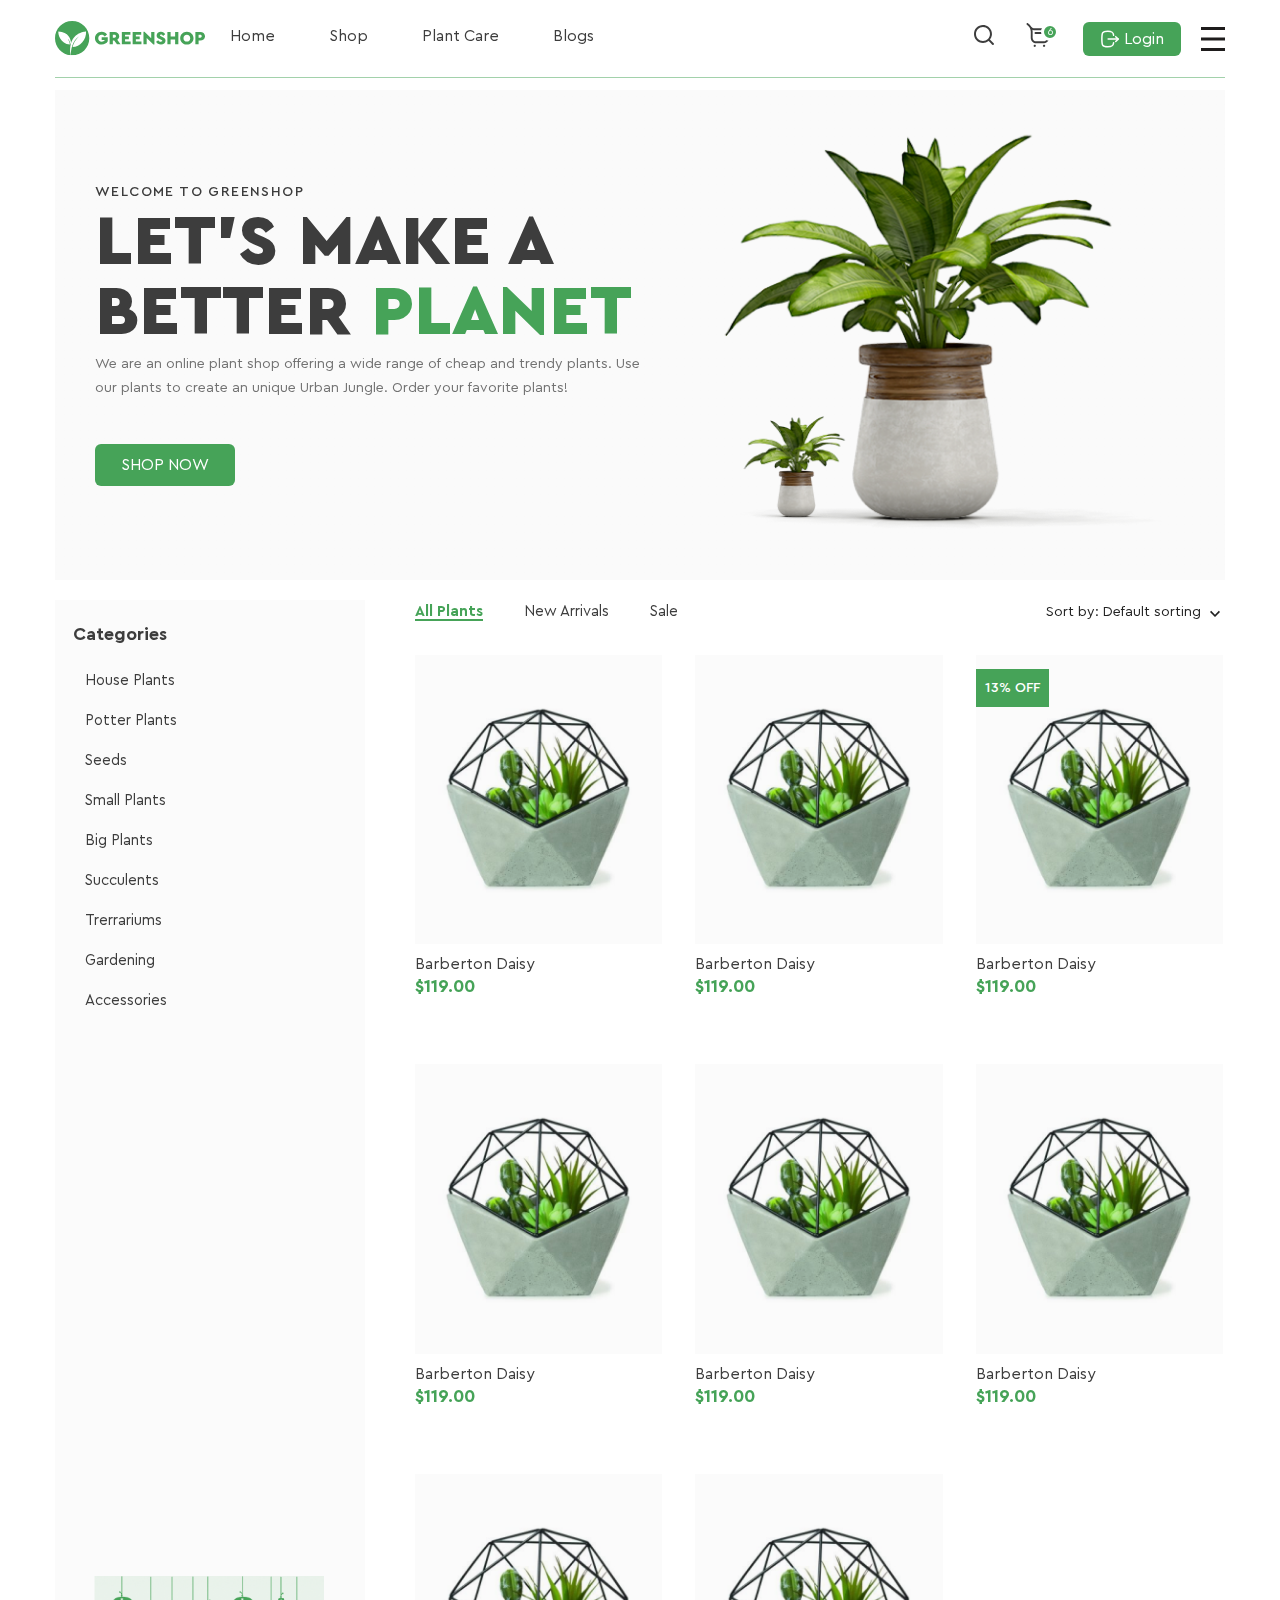
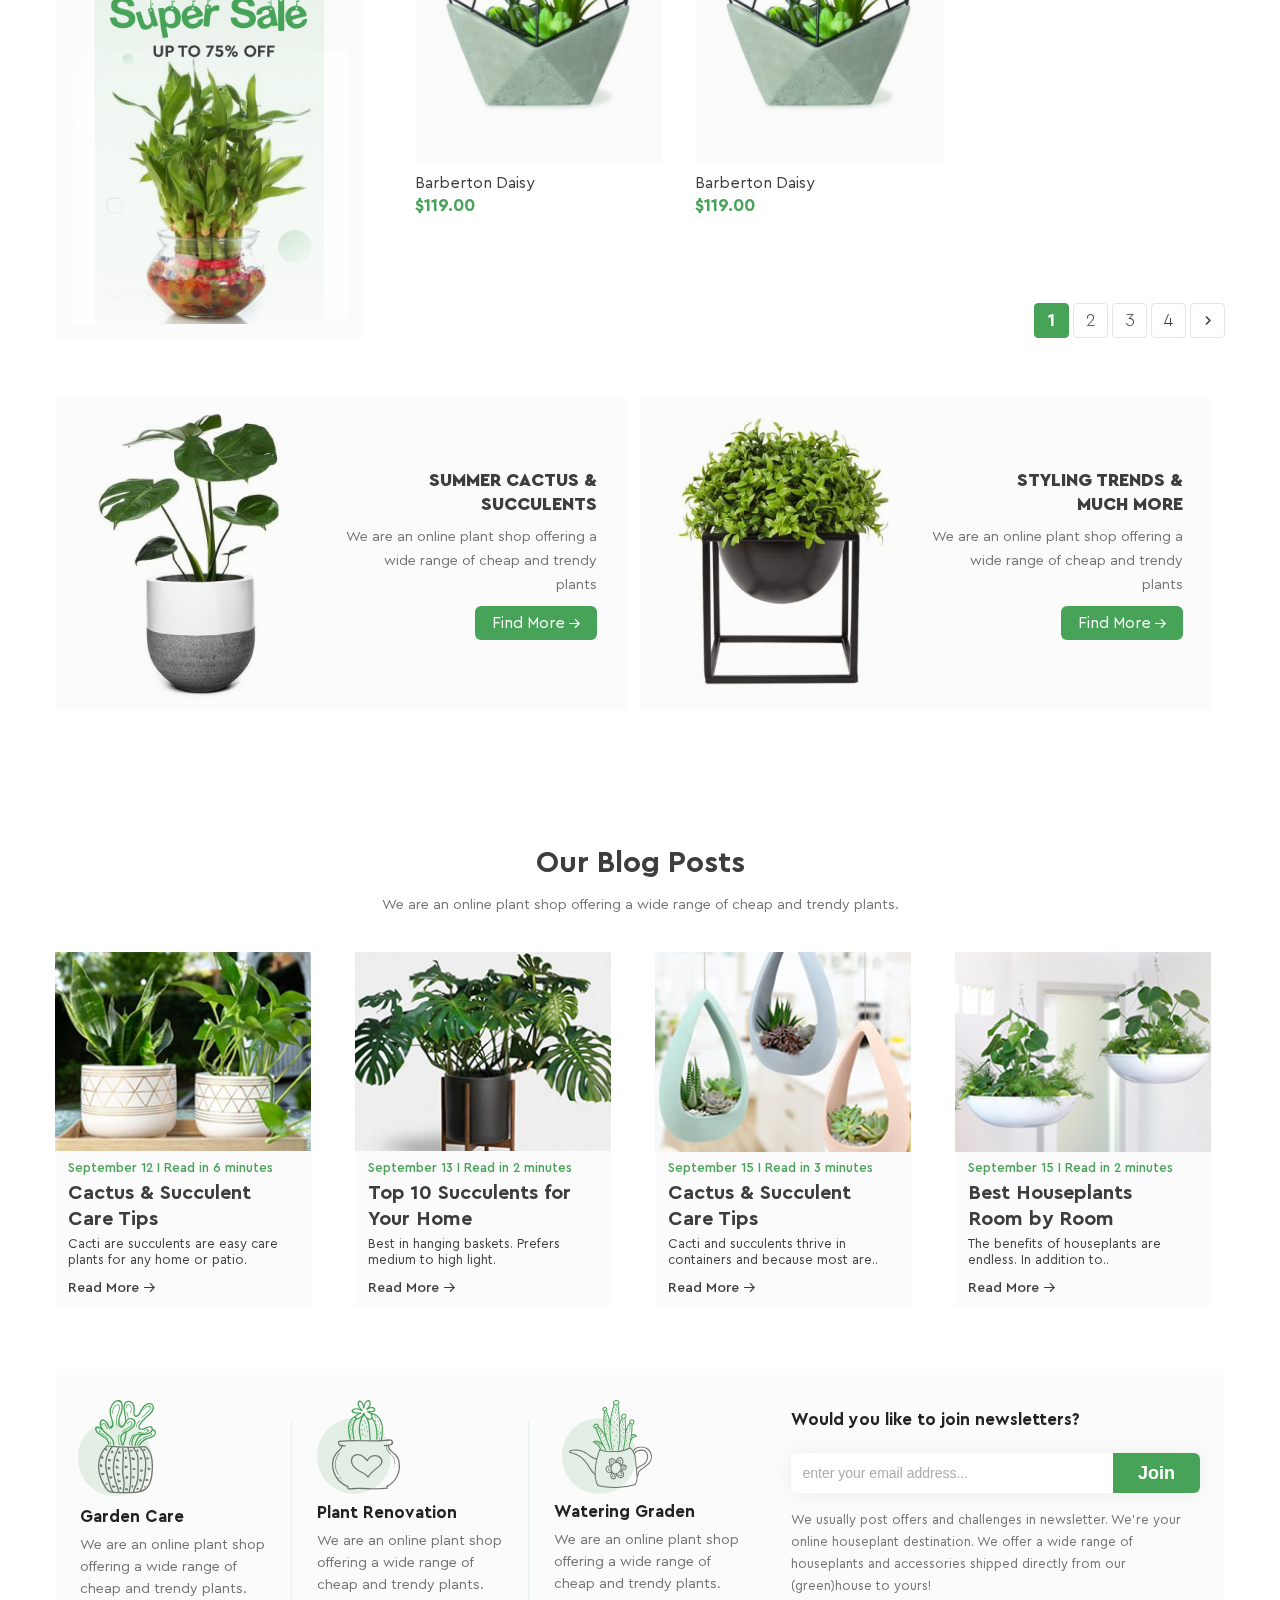
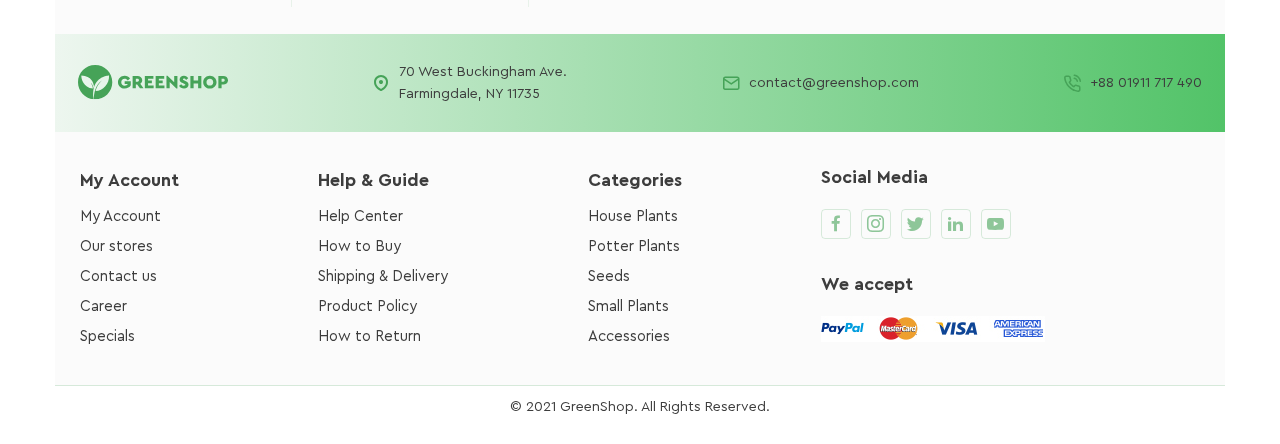
==== commit 6a9c7229: "commit" ====
--- a/index.html
+++ b/index.html
@@ -93,6 +93,46 @@
                         Login
                     </a>
                 </div>
+                <div class="menu">
+                    <label>
+                        <input type="checkbox">
+                        <div class="burger">
+                            <span> </span>
+                        </div>
+                    </label>
+                    <nav class="main-menu">
+                        <ul>
+                            <li>
+                                <a>
+                                    Home
+                                </a>
+                            </li>
+                            <li>
+                                <a>
+                                    Shop
+                                </a>
+                            </li>
+                            <li>
+                                <a>
+                                    Plant Care
+                                </a>
+                            </li>
+                            <li>
+                                <a>
+                                    Blogs
+                                </a>
+                            </li>
+                            <li>
+                        <a href="registration.html" class="button">
+                            <svg viewBox="0 0 20 20" width="20" height="20" fill="none">
+                                <use href="images/sprite.svg#login" x="0" y="0"></use>
+                            </svg>
+                            Login
+                        </a>
+                            </li>
+                        </ul>
+                    </nav>
+                </div>
             </div>
         </header>
         <main>
@@ -174,7 +214,7 @@
                             </li>
                         </ul>
                         <div class="sorting">
-                            Short by: Default sorting
+                            Sort by: Default sorting
                             <i class="icon-arrow-bottom"></i>
                         </div>
                     </div>
--- a/styles/style.css
+++ b/styles/style.css
@@ -345,6 +345,8 @@
     justify-content: flex-end;
     align-items: center;
     gap: 30px;
+    margin-left: auto;
+    margin-right: 20px;
 }
 
 .cart {
@@ -786,6 +788,12 @@
     width: 256px;
 }
 
+.post img {
+    width: 100%;
+    height: 200px;
+    object-fit: cover;
+}
+
 .post-text {
     padding: 8px 13px;
     font-size: 14px;
@@ -1069,14 +1077,14 @@
 
 .burger {
     position: relative;
-    width: 30px;
-    height: 30px;
+    width: 24px;
+    height: 24px;
     transition: background-color 0.3s ease-in;
     z-index: 2;
 }
 
 .burger::before {
-    width: 30px;
+    width: 24px;
     height: 3px;
     background-color: #1e1c1c;
     position: absolute;
@@ -1087,7 +1095,7 @@
 }
 
 .burger span {
-    width: 30px;
+    width: 24px;
     height: 3px;
     background-color: #1e1c1c;
     position: absolute;
@@ -1098,14 +1106,14 @@
 }
 
 .burger::after {
-    width: 30px;
+    width: 24px;
     height: 3px;
     background-color: #1e1c1c;
     position: absolute;
     left: 0;
     bottom: 0;
     content: "";
-    transition: transform 0.3s ease-in;
+    transition: transform 0.3s ease-in, background-color 0.2s ease-in;
 }
 
 input[type="checkbox"] {
@@ -1114,11 +1122,12 @@
 }
 
 input[type="checkbox"]:checked + .burger{
-    background-color: rgb(158, 236, 205);
+    background-color: #8ee7a0cb;
 }
 
 input[type="checkbox"]:checked+.burger::before {
-    transform: rotate(45deg) translate(9px, 10px);
+    transform: rotate(45deg) translate(8px, 7px);
+    background-color: white;
 }
 
 input[type="checkbox"]:checked+.burger span {
@@ -1126,7 +1135,8 @@
 }
 
 input[type="checkbox"]:checked+.burger::after {
-    transform: rotate(-45deg) translate(8px, -10px);
+    transform: rotate(-45deg) translate(7px, -7px);
+    background-color: white;
 }
 
 label:has(input[type="checkbox"]:checked) + .main-menu {
@@ -1134,7 +1144,7 @@
 }
 
 .main-menu {
-    background-color: rgb(192, 186, 211);
+    background-color: #8ee7a0;
     z-index: 1;
     width: 100%;
     height: 100vh;
@@ -1144,6 +1154,19 @@
     padding-top: 35px;
     transform: translateX(-100%);
     transition: transform 0.2s linear;
+}
+
+.main-menu a {
+    color: white;
+    font-size: 18px;
+}
+
+.main-menu ul {
+    width: 100%;
+    display: flex;
+    align-items: center;
+    justify-content: center;
+    flex-direction: column;
 }
 
 .preloader::after {
@@ -1182,4 +1205,197 @@
         border-top-color: #FFDAB9;
         transform: rotate(360deg);
     }
-}+}
+
+@media screen and (max-width: 1200px) {
+    .posts {
+            flex-wrap: wrap;
+            gap: 24px;
+        }
+    .post {
+           width: calc(33% - 24px);
+        }
+}
+
+@media screen and (max-width: 1024px) {
+    .sidebar {
+        width: 100%;
+    }
+    .products {
+        width: 100%;
+        row-gap: 40px;
+    }
+    .catalog__container {
+        flex-direction: column-reverse;
+    }
+    .content {
+        padding-left: 0;
+        width: 100%;
+    }
+    .product {
+        width: calc(25% - 25px);
+        display: block;
+    }
+    .header__container {
+        padding-left: 12px;
+        padding-right: 12px;
+    }
+    .banner__container {
+        padding-left: 12px;
+        padding-right: 12px;
+    }
+    .pagination {
+        margin-bottom: 24px;
+    }
+    .sale_banner {
+        max-width: 600px;
+    }
+    .flovers {
+        flex-direction: column;
+        margin-bottom: 60px;
+    }
+    .flover-card {
+        width: 100%;
+        justify-content: space-between;
+    }
+    .footer-top {
+        flex-wrap: wrap;
+    }
+    .footer-form {
+        width: 100%;
+    }
+    .footer-flover {
+        width: 33%;
+    }
+}
+
+@media screen and (max-width: 992px) {
+    .sale_banner {
+            max-width: 450px;
+    }
+    .navigation {
+        display: none;
+    }
+    .header__container {
+        padding: 20px 12px;
+    }
+    .footer-links {
+        margin-right: 0;
+    }
+}
+
+@media screen and (max-width: 768px) {
+    .banner__tittle {
+        font-size: 46px;
+        line-height: 100%;
+    }
+    .banner__container {
+        flex-direction: column;
+    }
+    .banner__image {
+        width: 100%;
+        max-width: 400px;
+    }
+    .banner__text {
+        margin: 0%;
+        text-align: center;
+        align-items: center;
+    }
+    .banner__description {
+        margin-bottom: 12px;
+    }
+    .sale_banner {
+            max-width: 350px;
+    }
+    .footer-middle {
+        flex-direction: column;
+        align-items: flex-start;
+    }
+    .footer-social {
+        margin-bottom: 18px;
+    }
+    .footer-middle .logo {
+        width: 100%;
+        display: flex;
+        align-items: center;
+        justify-content: center;
+        margin-bottom: 24px;
+    }
+    .footer-bottom {
+        flex-wrap: wrap;
+    }
+    .footer-links {
+        margin-right: 0;
+        width: 100%;
+        margin-top: 36px;
+    }
+    .product {
+        width: calc(33% - 20px);
+    }
+
+    .post {
+        width: calc(50% - 13px);
+    }
+}
+
+@media screen and (max-width: 540px) {
+    .product {
+            width: calc(50% - 17px);
+        }
+}
+
+@media screen and (max-width: 480px) {
+    .header-buttons {
+            gap: 12px;
+        }
+    .product {
+            width: 100%;
+        }
+    .flover-card {
+        flex-direction: column;
+        padding: 24px;
+    }
+    .flover-text {
+        text-align: center;
+        width: 100%;
+    }
+    .flover-text h3 {
+        padding: 0%;
+    }
+    .flover-card img {
+        margin-bottom: 20px;
+    }
+    .post {
+        width: 100%;
+    }
+    .footer-flover {
+        width: 100%;
+    }
+    .footer-navigation {
+        width: 100%;
+        margin-bottom: 24px;
+    }
+    .footer-links {
+        margin-top: 0;
+    }
+    .header-buttons .button {
+        display: none;
+    }
+}
+
+@media screen and (max-width: 376px) {
+    .filter {
+        align-items: flex-start;
+        flex-direction: column;
+        gap: 12px;
+    }
+    .sorting {
+        margin: 0;
+    }
+}
+
+@media screen and (max-width: 324px) {
+    .footer-form input {
+        font-size: 12px;
+    }
+}
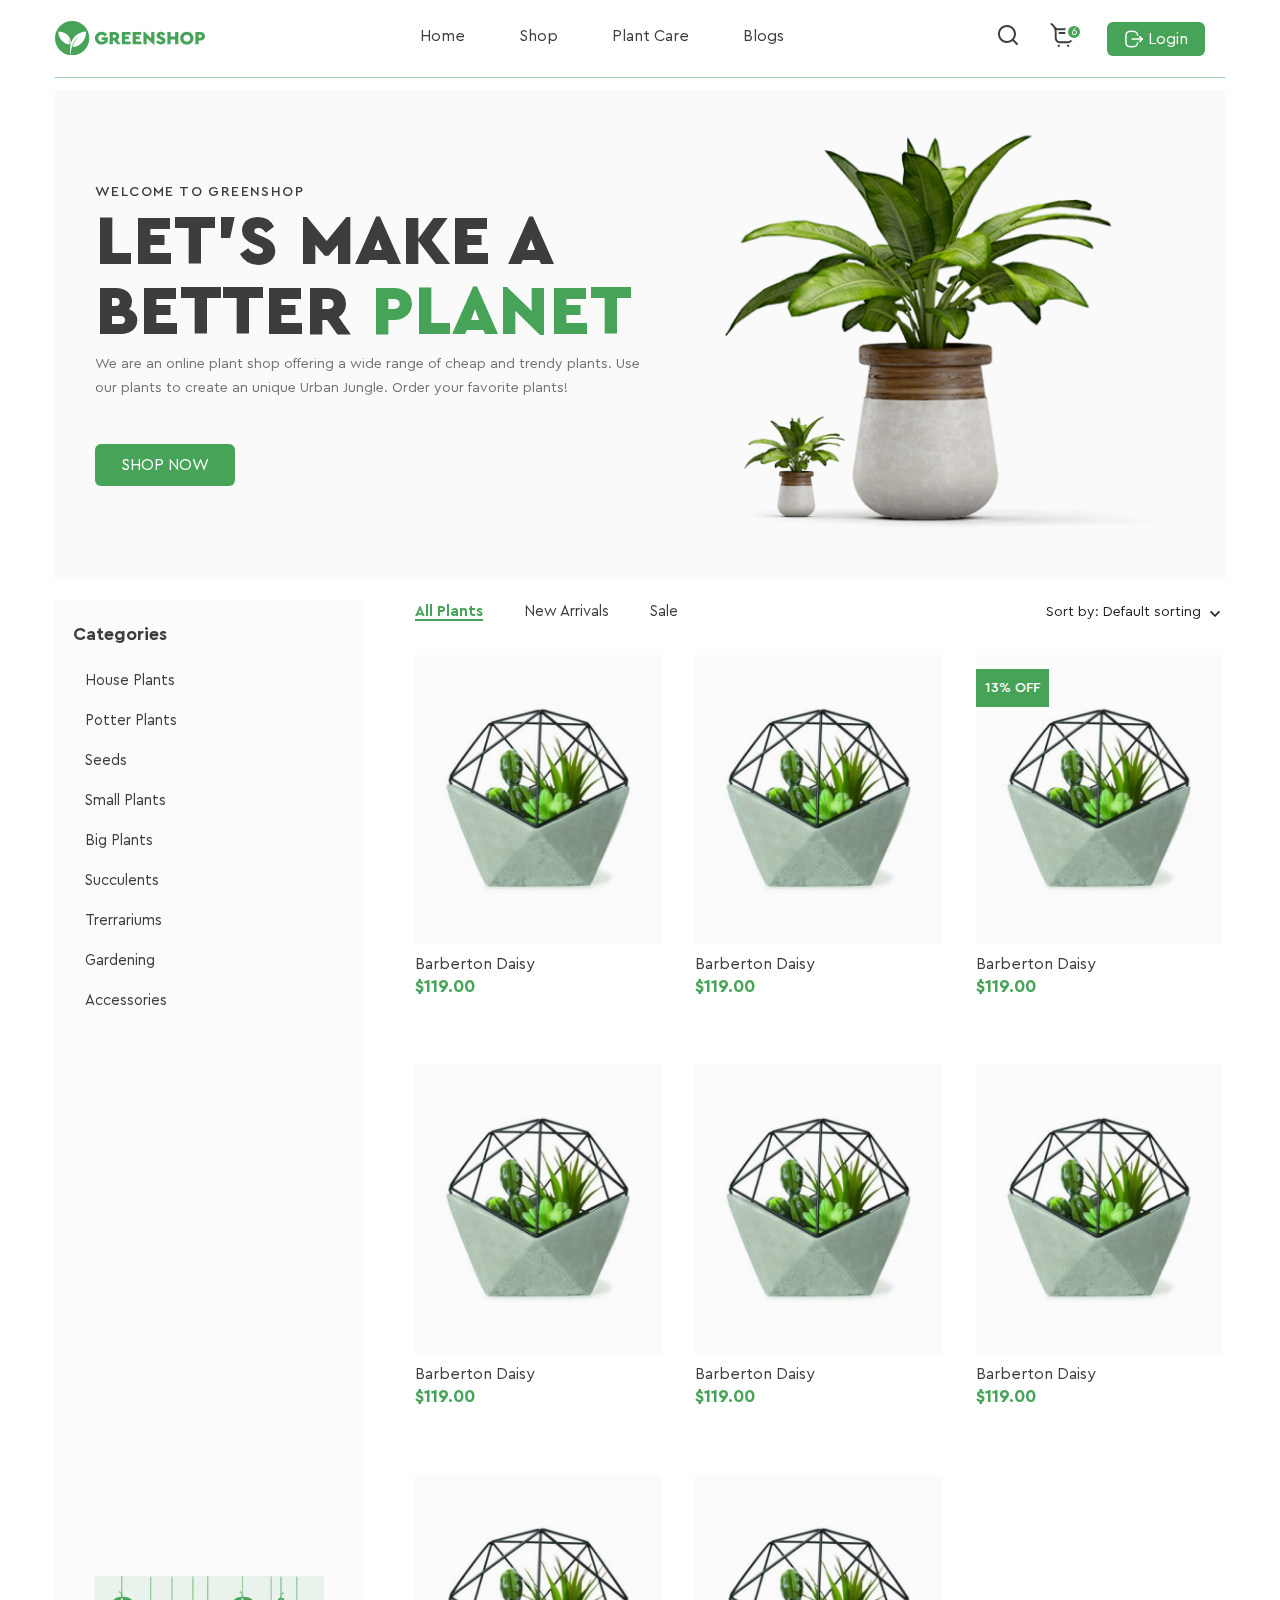
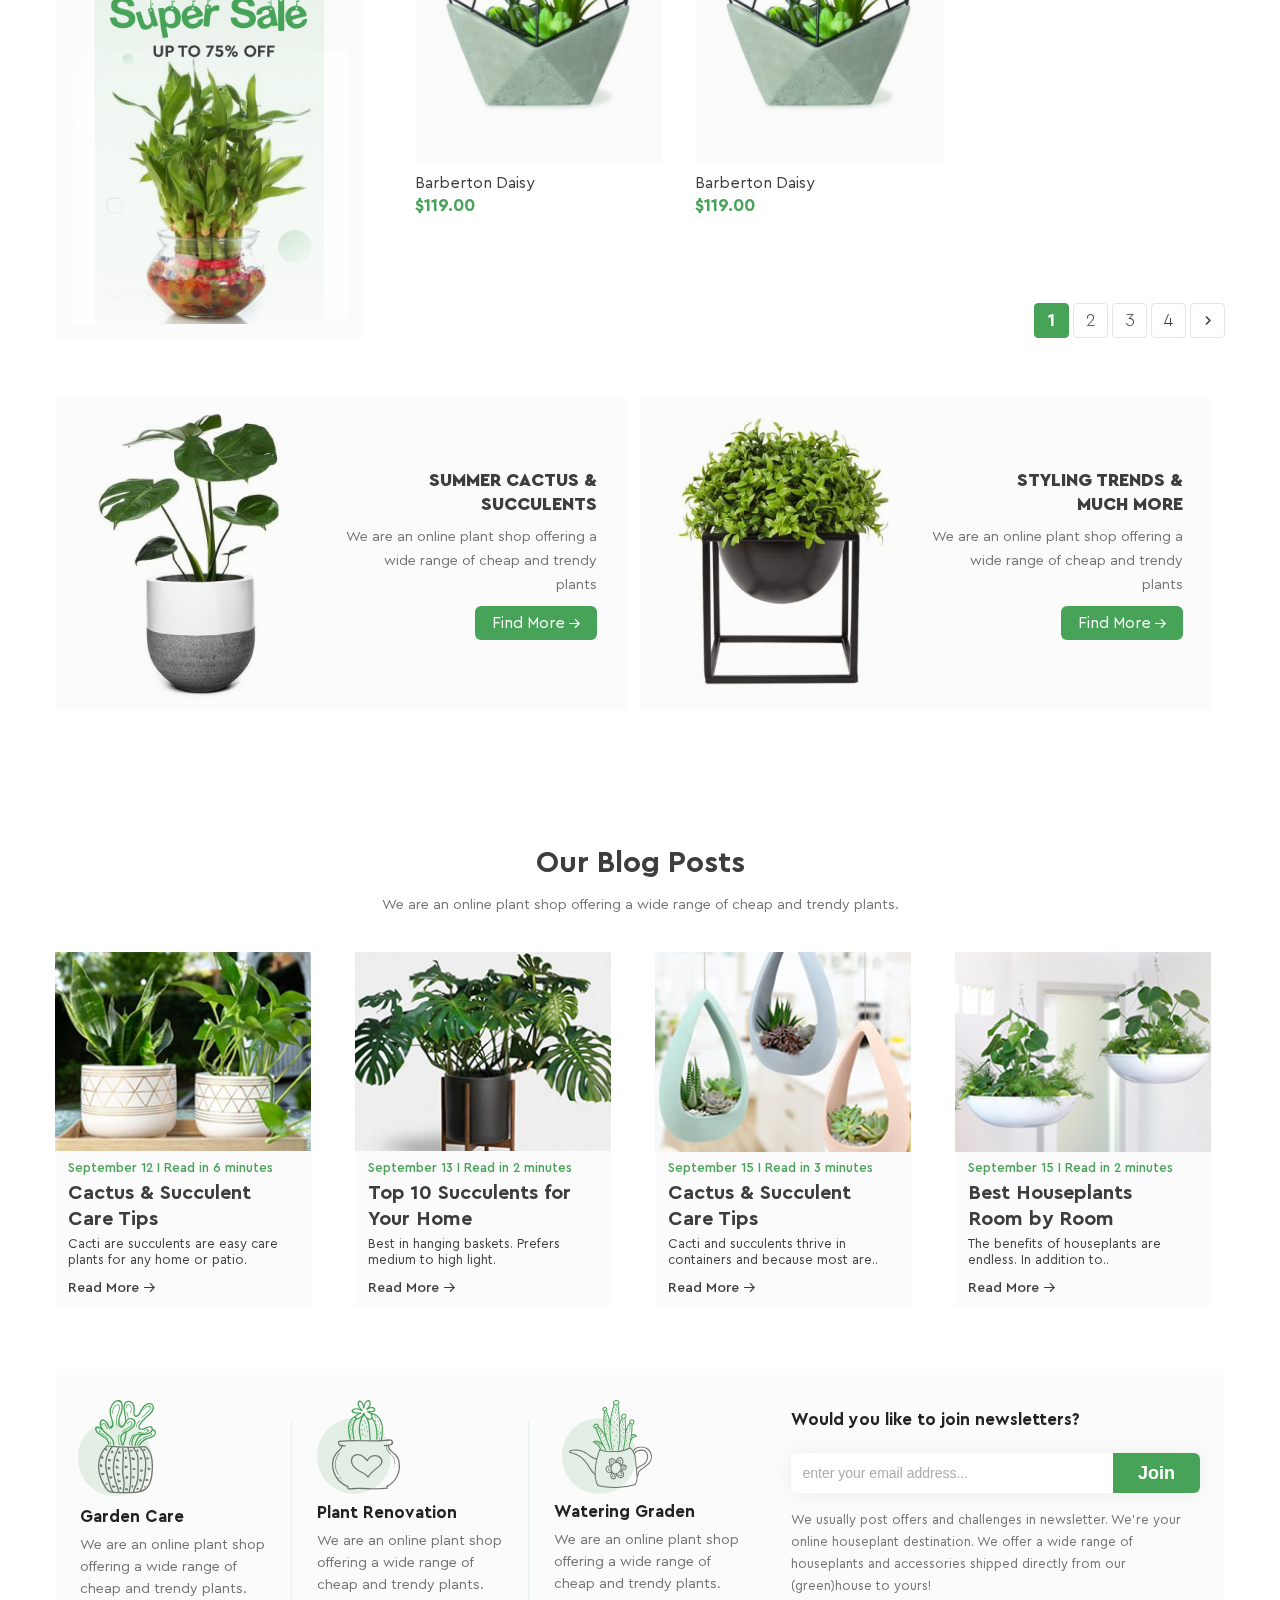
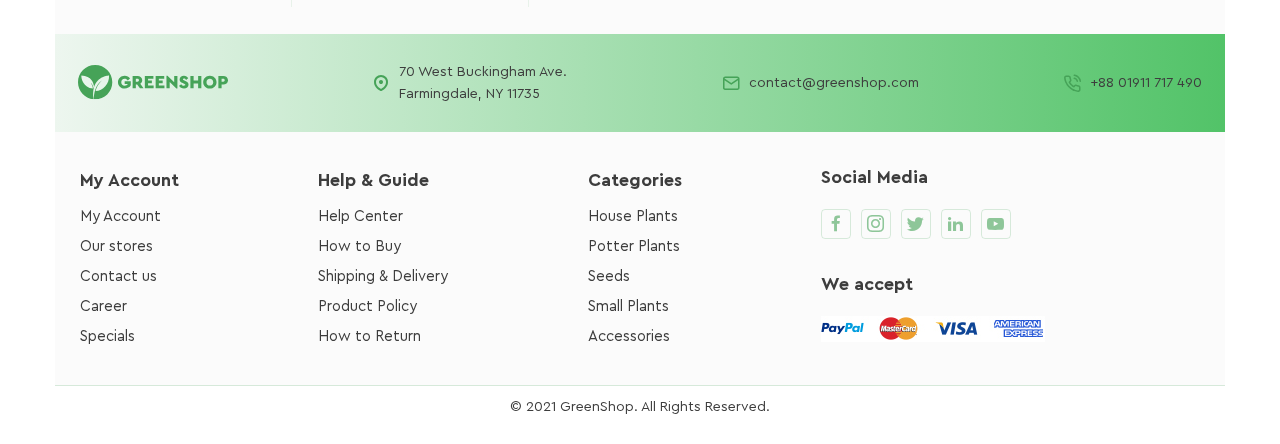
==== commit 35368622: "commit" ====
--- a/index.html
+++ b/index.html
@@ -94,12 +94,11 @@
                     </a>
                 </div>
                 <div class="menu">
-                    <label>
-                        <input type="checkbox">
-                        <div class="burger">
-                            <span> </span>
-                        </div>
+                    <label class="burger" for="checkbox">
+                        <span> </span>
+                        <input type="checkbox" id="checkbox">
                     </label>
+                        
                     <nav class="main-menu">
                         <ul>
                             <li>
@@ -143,10 +142,10 @@
                         Welcome to GreenShop
                     </p>
                     <h1 class="banner__tittle">
-                        Let’s Make a <br> Better <span>Planet</span>
+                        Let’s Make a Better <span>Planet</span>
                     </h1>
                     <p class="banner__description">
-                        We are an online plant shop offering a wide range of cheap and trendy plants. Use <br> our plants to create an unique Urban Jungle. Order your favorite plants!
+                        We are an online plant shop offering a wide range of cheap and trendy plants. Use our plants to create an unique Urban Jungle. Order your favorite plants!
                     </p>
                     <a href="#" class="button button__shop"> 
                         SHOP NOW
@@ -160,38 +159,40 @@
            <div class="catalog">
             <div class="catalog__container">
                 <aside class="sidebar">
-                    <h2>Categories</h2>
-                    <nav>
-                        <ul>
-                            <li>
-                                <a href="#">House Plants</a>
-                            </li>
-                            <li>
-                                <a href="#">Potter Plants</a>
-                            </li>
-                            <li>
-                                <a href="#">Seeds</a>
-                            </li>
-                            <li>
-                                <a href="#">Small Plants</a>
-                            </li>
-                            <li>
-                                <a href="#">Big Plants</a>
-                            </li>
-                            <li>
-                                <a href="#">Succulents</a>
-                            </li>
-                            <li>
-                                <a href="#">Trerrariums</a>
-                            </li>
-                            <li>
-                                <a href="#">Gardening</a>
-                            </li>
-                            <li>
-                                <a href="#">Accessories</a>
-                            </li>
-                        </ul>
-                    </nav>
+                    <div>
+                        <h2>Categories</h2>
+                        <nav>
+                            <ul>
+                                <li>
+                                    <a href="#">House Plants</a>
+                                </li>
+                                <li>
+                                    <a href="#">Potter Plants</a>
+                                </li>
+                                <li>
+                                    <a href="#">Seeds</a>
+                                </li>
+                                <li>
+                                    <a href="#">Small Plants</a>
+                                </li>
+                                <li>
+                                    <a href="#">Big Plants</a>
+                                </li>
+                                <li>
+                                    <a href="#">Succulents</a>
+                                </li>
+                                <li>
+                                    <a href="#">Trerrariums</a>
+                                </li>
+                                <li>
+                                    <a href="#">Gardening</a>
+                                </li>
+                                <li>
+                                    <a href="#">Accessories</a>
+                                </li>
+                            </ul>
+                        </nav>
+                    </div>
                     <img src="images/sale_banner.png" class="sale_banner" alt="">
                 </aside>
                 <div class="content">
--- a/styles/style.css
+++ b/styles/style.css
@@ -153,6 +153,7 @@
     display: flex; 
     justify-content: center;
     align-items: center;
+    margin: 0 auto;
 }
 
 .close-button {
@@ -257,6 +258,10 @@
     width: 150px;
 }
 
+.logo img {
+    width: 100%;
+}
+
 .navigation a {
     font-size: 16px;
     line-height: 20px;
@@ -345,7 +350,6 @@
     justify-content: flex-end;
     align-items: center;
     gap: 30px;
-    margin-left: auto;
     margin-right: 20px;
 }
 
@@ -414,6 +418,7 @@
     align-items: flex-start;
     vertical-align: middle;
     margin-right: auto;
+    max-width: 52%;
 }
 
 .banner__welcome {
@@ -1081,6 +1086,7 @@
     height: 24px;
     transition: background-color 0.3s ease-in;
     z-index: 2;
+    display: none;
 }
 
 .burger::before {
@@ -1121,20 +1127,20 @@
     left: -9999px;
 }
 
-input[type="checkbox"]:checked + .burger{
+label:has(input[type="checkbox"]:checked) {
     background-color: #8ee7a0cb;
 }
 
-input[type="checkbox"]:checked+.burger::before {
+label:has(input[type="checkbox"]:checked)::before {
     transform: rotate(45deg) translate(8px, 7px);
     background-color: white;
 }
 
-input[type="checkbox"]:checked+.burger span {
+label:has(input[type="checkbox"]:checked) span {
     opacity: 0;
 }
 
-input[type="checkbox"]:checked+.burger::after {
+label:has(input[type="checkbox"]:checked)::after {
     transform: rotate(-45deg) translate(7px, -7px);
     background-color: white;
 }
@@ -1213,27 +1219,23 @@
             gap: 24px;
         }
     .post {
-           width: calc(33% - 24px);
+           width: calc((100% - 72px) / 4);
         }
 }
 
 @media screen and (max-width: 1024px) {
     .sidebar {
-        width: 100%;
+        flex-basis: 220px;
     }
     .products {
         width: 100%;
         row-gap: 40px;
     }
-    .catalog__container {
-        flex-direction: column-reverse;
-    }
     .content {
-        padding-left: 0;
+        padding-left: 24px;
         width: 100%;
     }
     .product {
-        width: calc(25% - 25px);
         display: block;
     }
     .header__container {
@@ -1270,17 +1272,44 @@
 }
 
 @media screen and (max-width: 992px) {
+    .banner__tittle {
+        font-size: 50px;
+        max-width: 400px;
+        line-height: 120%;
+    }
     .sale_banner {
-            max-width: 450px;
+        max-width: 450px;
     }
     .navigation {
         display: none;
     }
+    .burger {
+        display: block;
+    }
     .header__container {
         padding: 20px 12px;
     }
     .footer-links {
         margin-right: 0;
+    }
+    .footer-middle .logo {
+        width: 120px;
+    }
+    .footer-social p {
+        font-size: 13px;
+    }
+    .header-buttons {
+        margin-left: auto;
+    }
+    .post {
+        width: calc(50% - 13px);
+    }
+    .product {
+        width: calc((100% - 68px ) /3);
+    }
+    .footer-form {
+        max-width: 450px;
+        margin: auto;
     }
 }
 
@@ -1291,21 +1320,25 @@
     }
     .banner__container {
         flex-direction: column;
+        padding: 40px 12px;
     }
     .banner__image {
         width: 100%;
         max-width: 400px;
+        display: none;
     }
     .banner__text {
         margin: 0%;
         text-align: center;
         align-items: center;
+        max-width: 350px;
     }
     .banner__description {
         margin-bottom: 12px;
     }
     .sale_banner {
-            max-width: 350px;
+        max-width: 350px;
+        margin: 0 auto;
     }
     .footer-middle {
         flex-direction: column;
@@ -1315,26 +1348,63 @@
         margin-bottom: 18px;
     }
     .footer-middle .logo {
-        width: 100%;
         display: flex;
         align-items: center;
         justify-content: center;
-        margin-bottom: 24px;
+        margin: 0 auto 24px;
     }
     .footer-bottom {
         flex-wrap: wrap;
+        padding: 24px 24px;
     }
     .footer-links {
         margin-right: 0;
         width: 100%;
         margin-top: 36px;
     }
+    .footer-navigation {
+        margin-bottom: 12px;
+    }
+    .footer-navigation li {
+        font-size: 14px;
+        line-height: 160%;
+    }
+    .footer-navigation h2{
+        margin-bottom: 0;
+    }
     .product {
-        width: calc(33% - 20px);
-    }
-
-    .post {
-        width: calc(50% - 13px);
+        width: calc(33% - 25px);
+    }
+    .catalog__container {
+        flex-direction: column;
+    }
+    .sidebar {
+        flex-direction: column-reverse;
+        padding: 40px 0 12px;
+        margin-bottom: 12px;
+        background: transparent;
+        line-height: 200%;
+    }
+    .sidebar li {
+        display: inline-block;
+    }
+    .sidebar h2 {
+        margin-top: 24px;
+        margin-bottom: 12px;
+        line-height: 100%;
+    }
+    .sidebar nav {
+        margin-bottom: 0;
+    }
+    .sidebar a {
+        margin-left: 0;
+        margin-right: 12px;
+    }
+    .filter {
+        flex-wrap: wrap;
+    }
+    .content {
+        padding-left: 0;
     }
 }
 
@@ -1342,14 +1412,25 @@
     .product {
             width: calc(50% - 17px);
         }
+    .sorting {
+        margin-left: 0;
+    }
+    .filter {
+        align-items: flex-start;
+        flex-direction: column;
+        gap: 12px;
+    }
+    .filter a {
+        margin-right: 24px;
+    }
+    .banner__tittle {
+        font-size: 36px;
+    }
 }
 
 @media screen and (max-width: 480px) {
     .header-buttons {
-            gap: 12px;
-        }
-    .product {
-            width: 100%;
+        gap: 12px;
         }
     .flover-card {
         flex-direction: column;
@@ -1365,6 +1446,9 @@
     .flover-card img {
         margin-bottom: 20px;
     }
+    .posts {
+        margin-bottom: 24px;
+    }
     .post {
         width: 100%;
     }
@@ -1373,24 +1457,30 @@
     }
     .footer-navigation {
         width: 100%;
-        margin-bottom: 24px;
     }
     .footer-links {
         margin-top: 0;
     }
+    .footer-middle {
+        padding: 24px 24px 12px;
+    }
     .header-buttons .button {
         display: none;
     }
 }
 
 @media screen and (max-width: 376px) {
-    .filter {
-        align-items: flex-start;
-        flex-direction: column;
-        gap: 12px;
-    }
     .sorting {
         margin: 0;
+    }
+    .footer-form button {
+        font-size: 14px;
+    }
+    .posts {
+        margin-bottom: 24px;
+    }
+    .flover-card img {
+        width: 65%;
     }
 }
 
